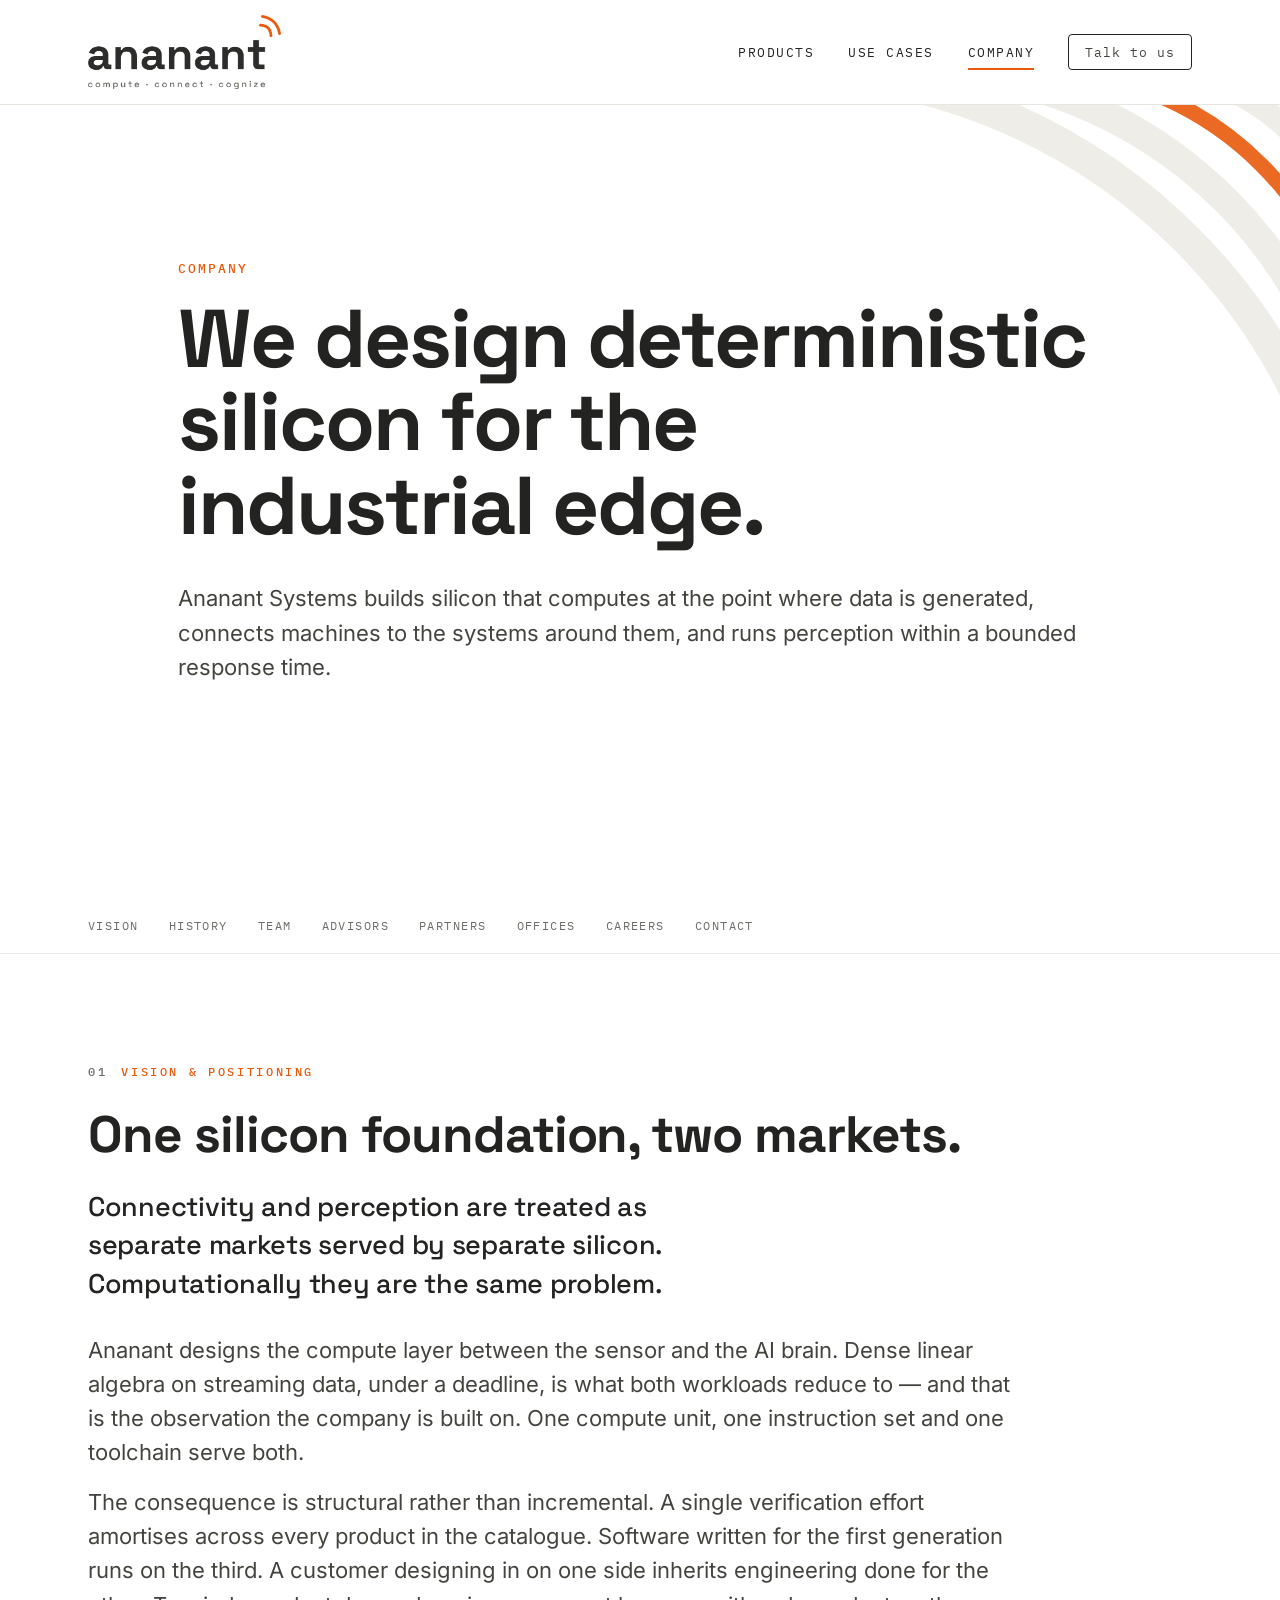
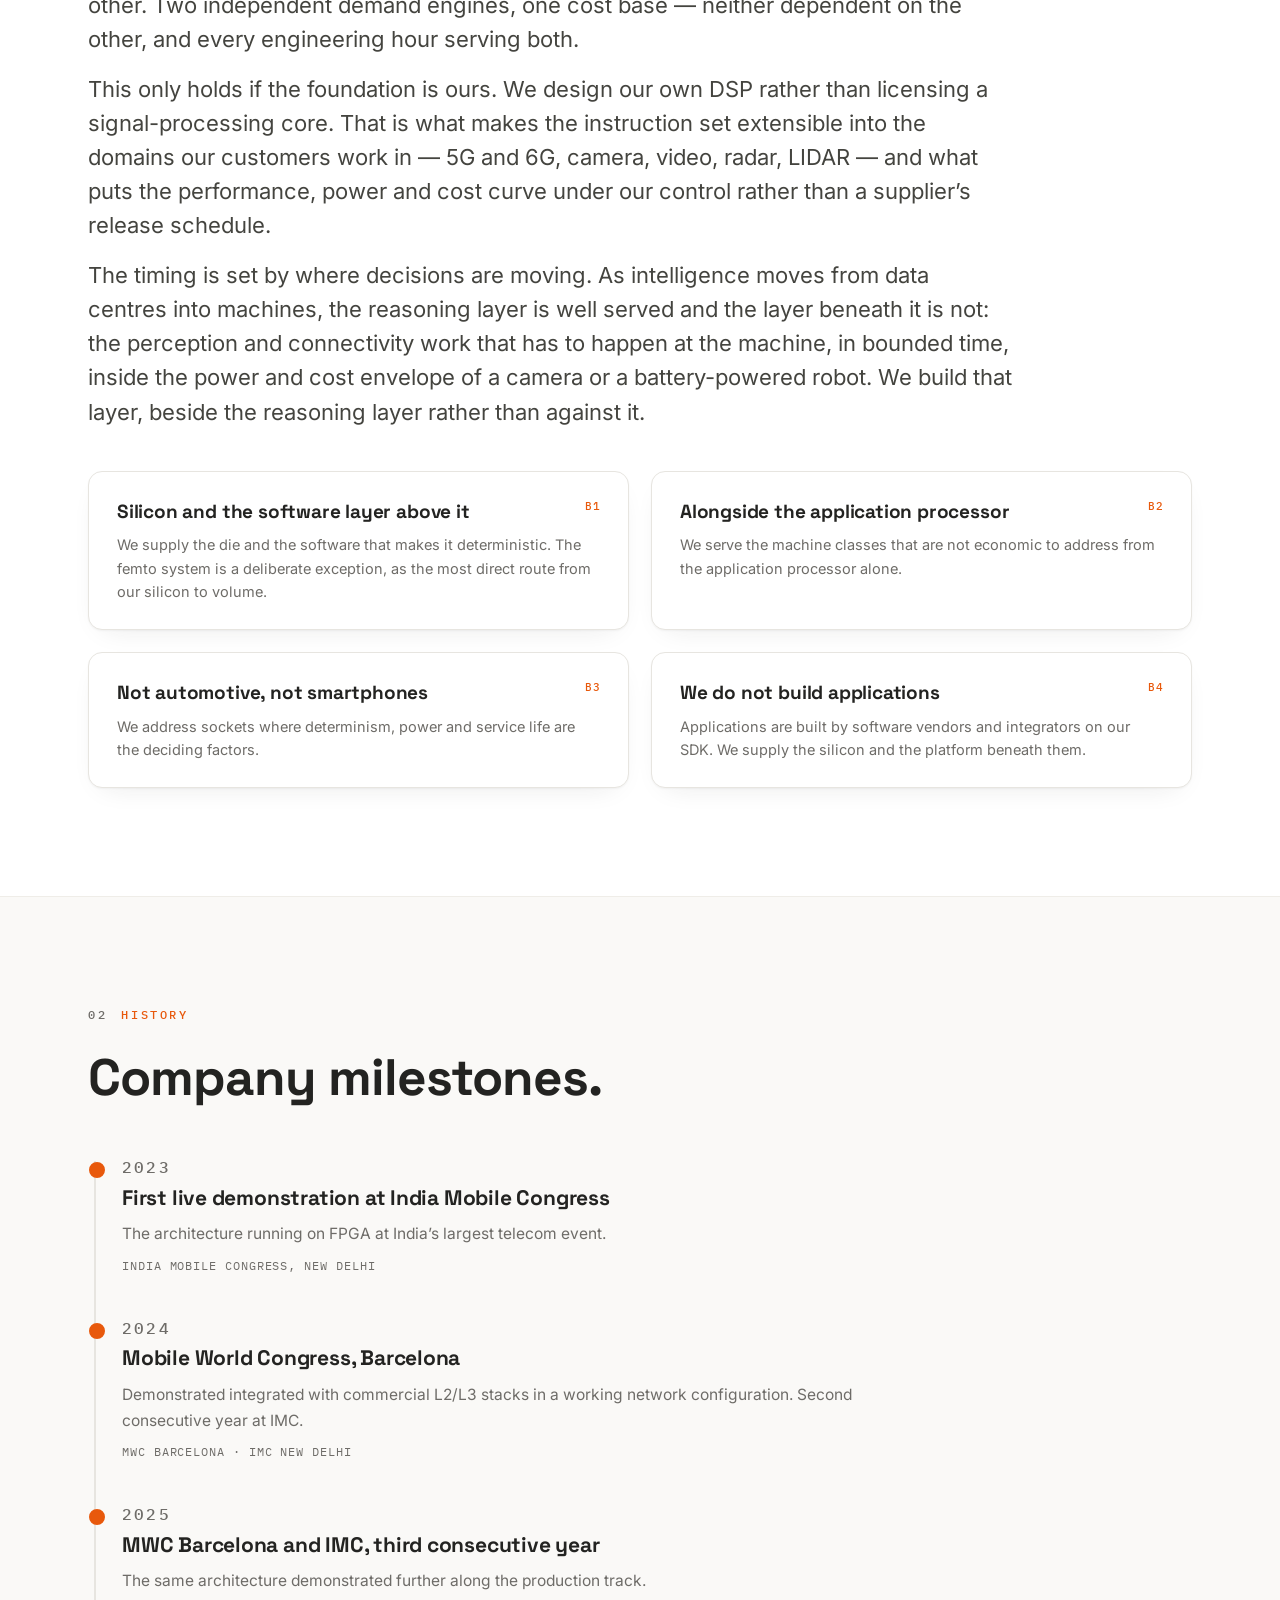
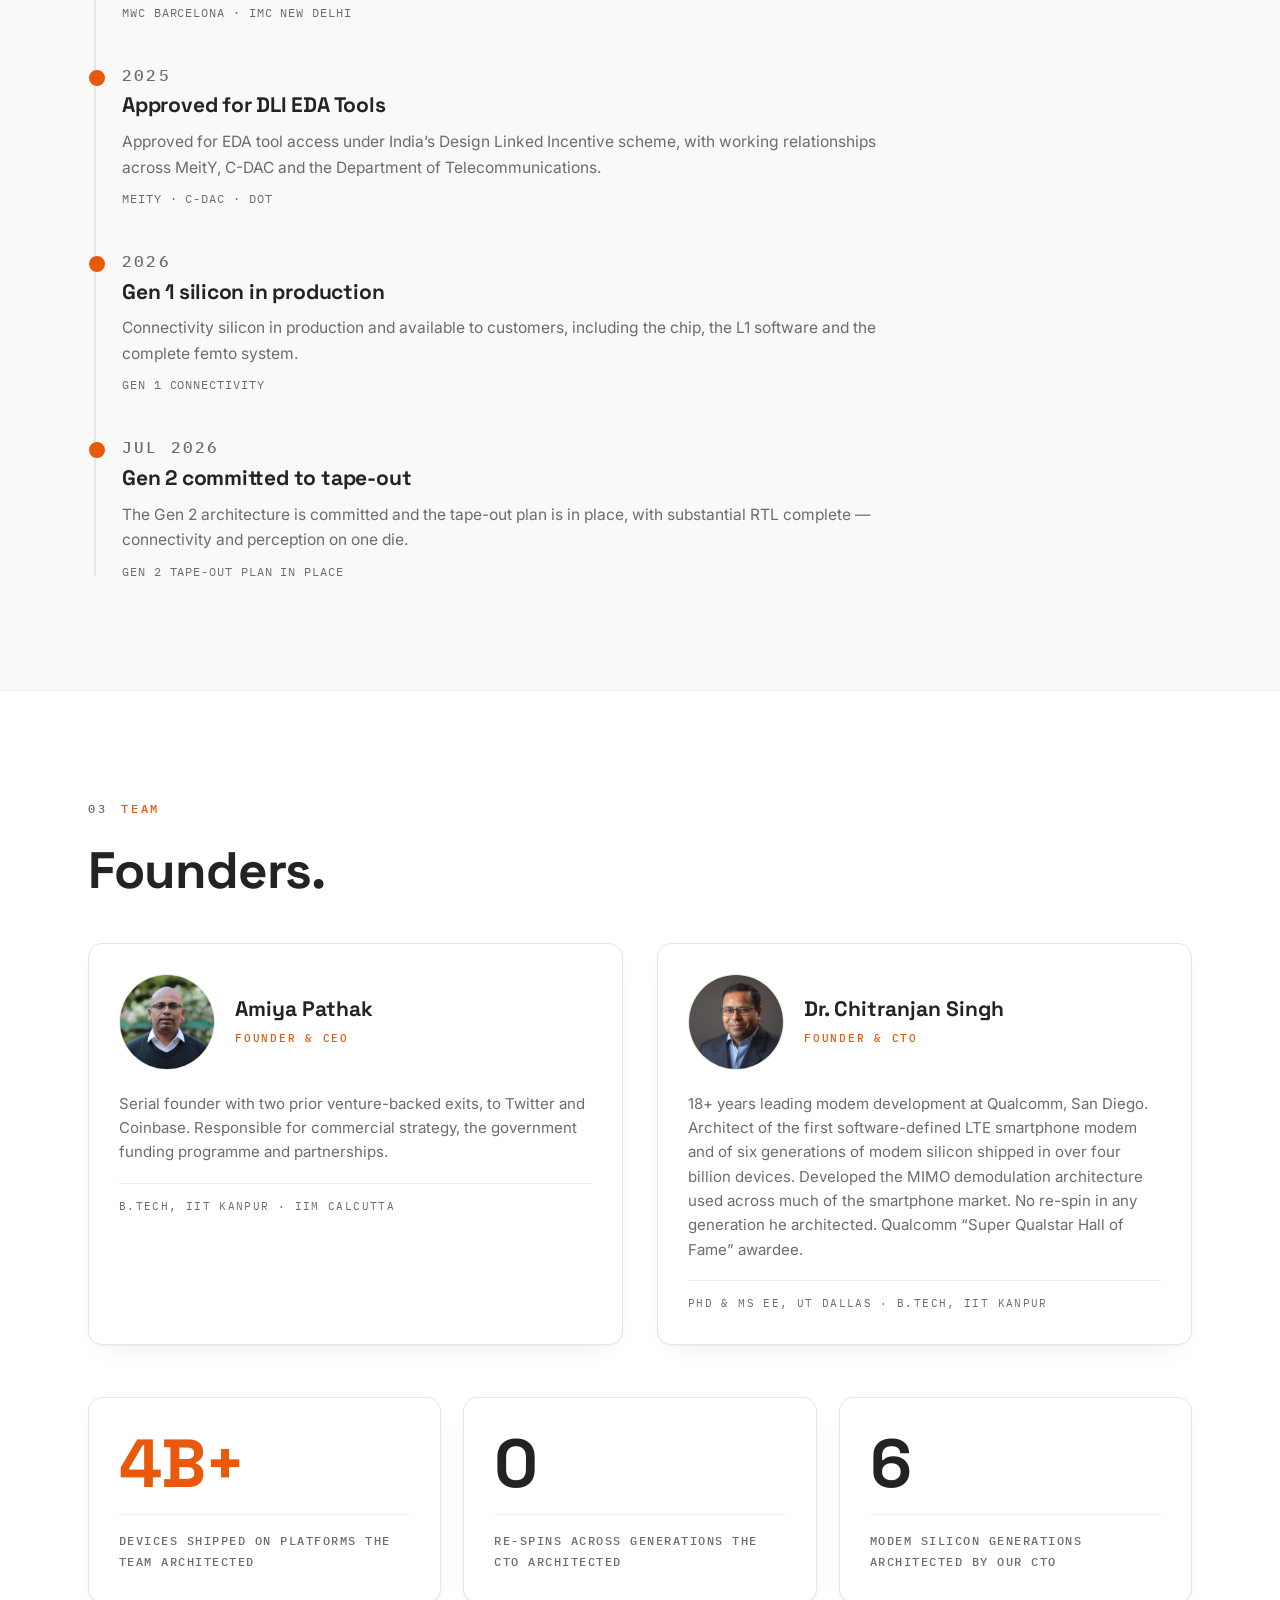
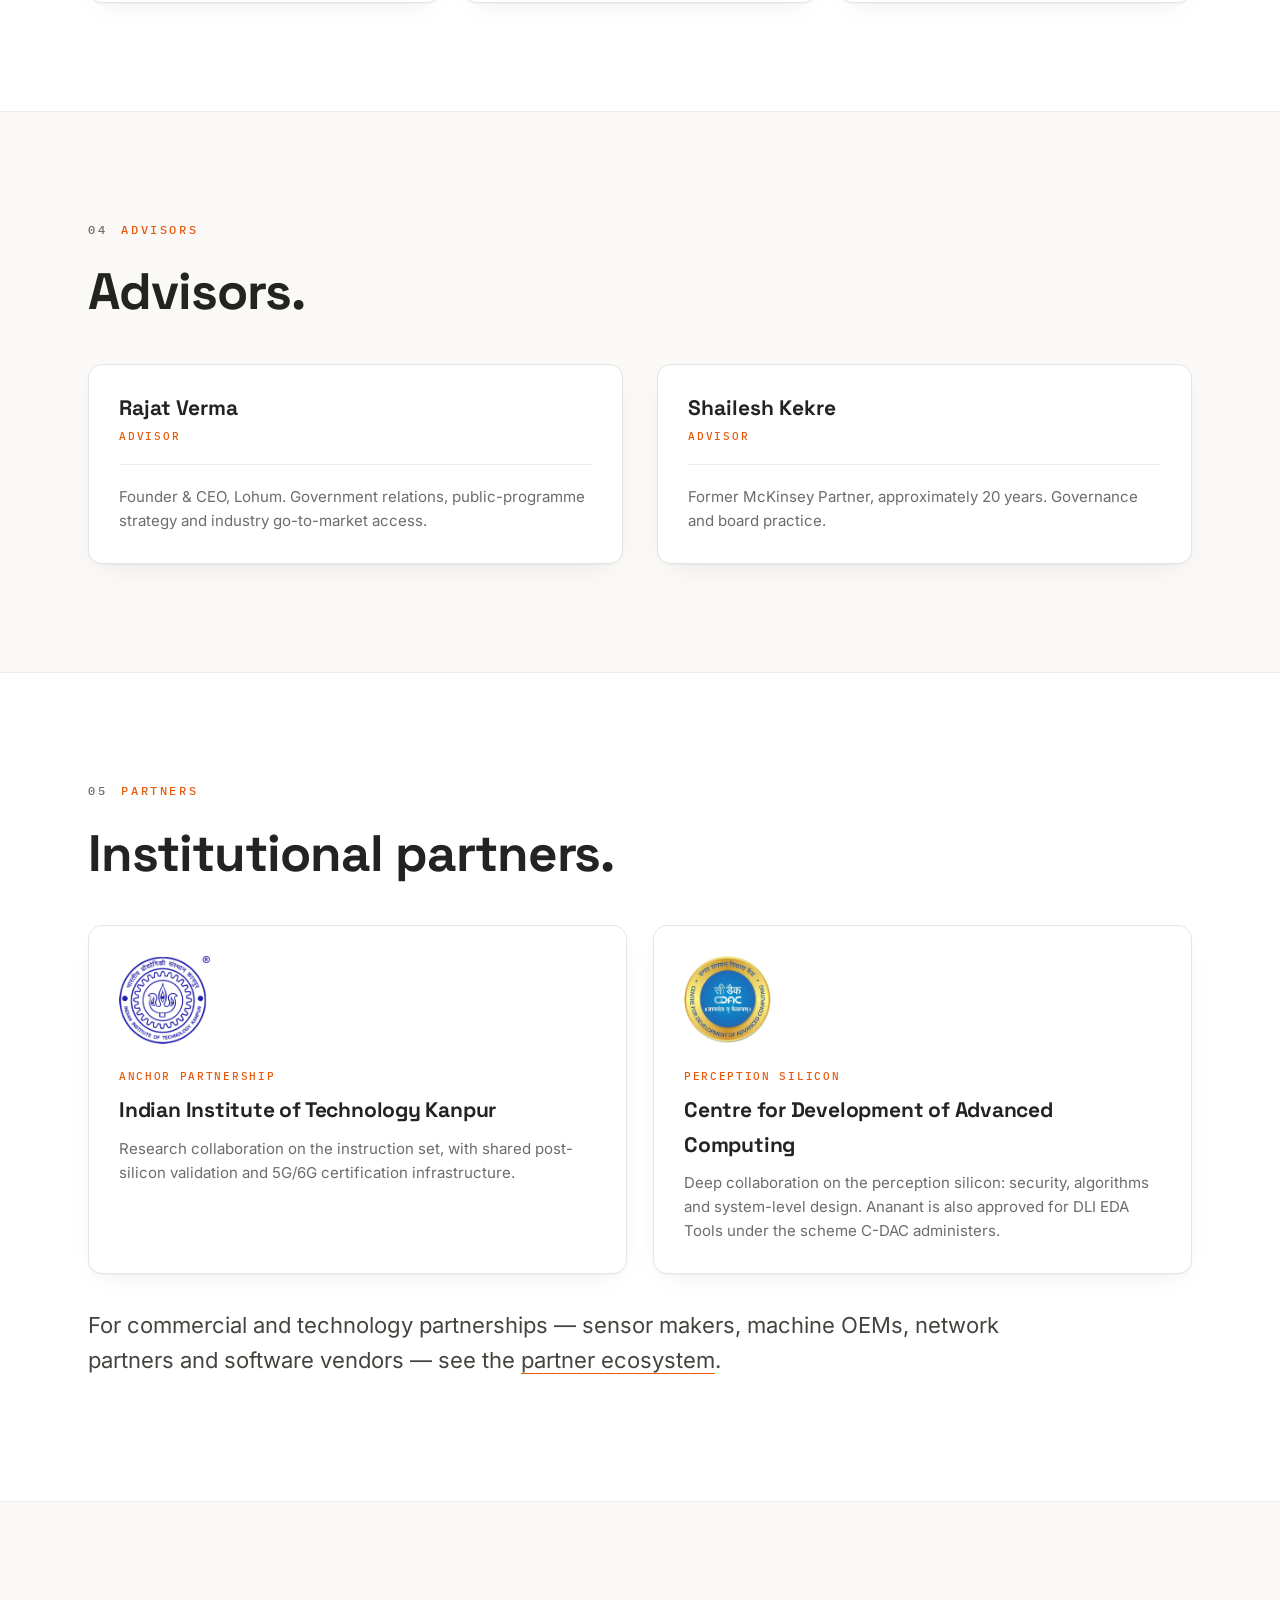
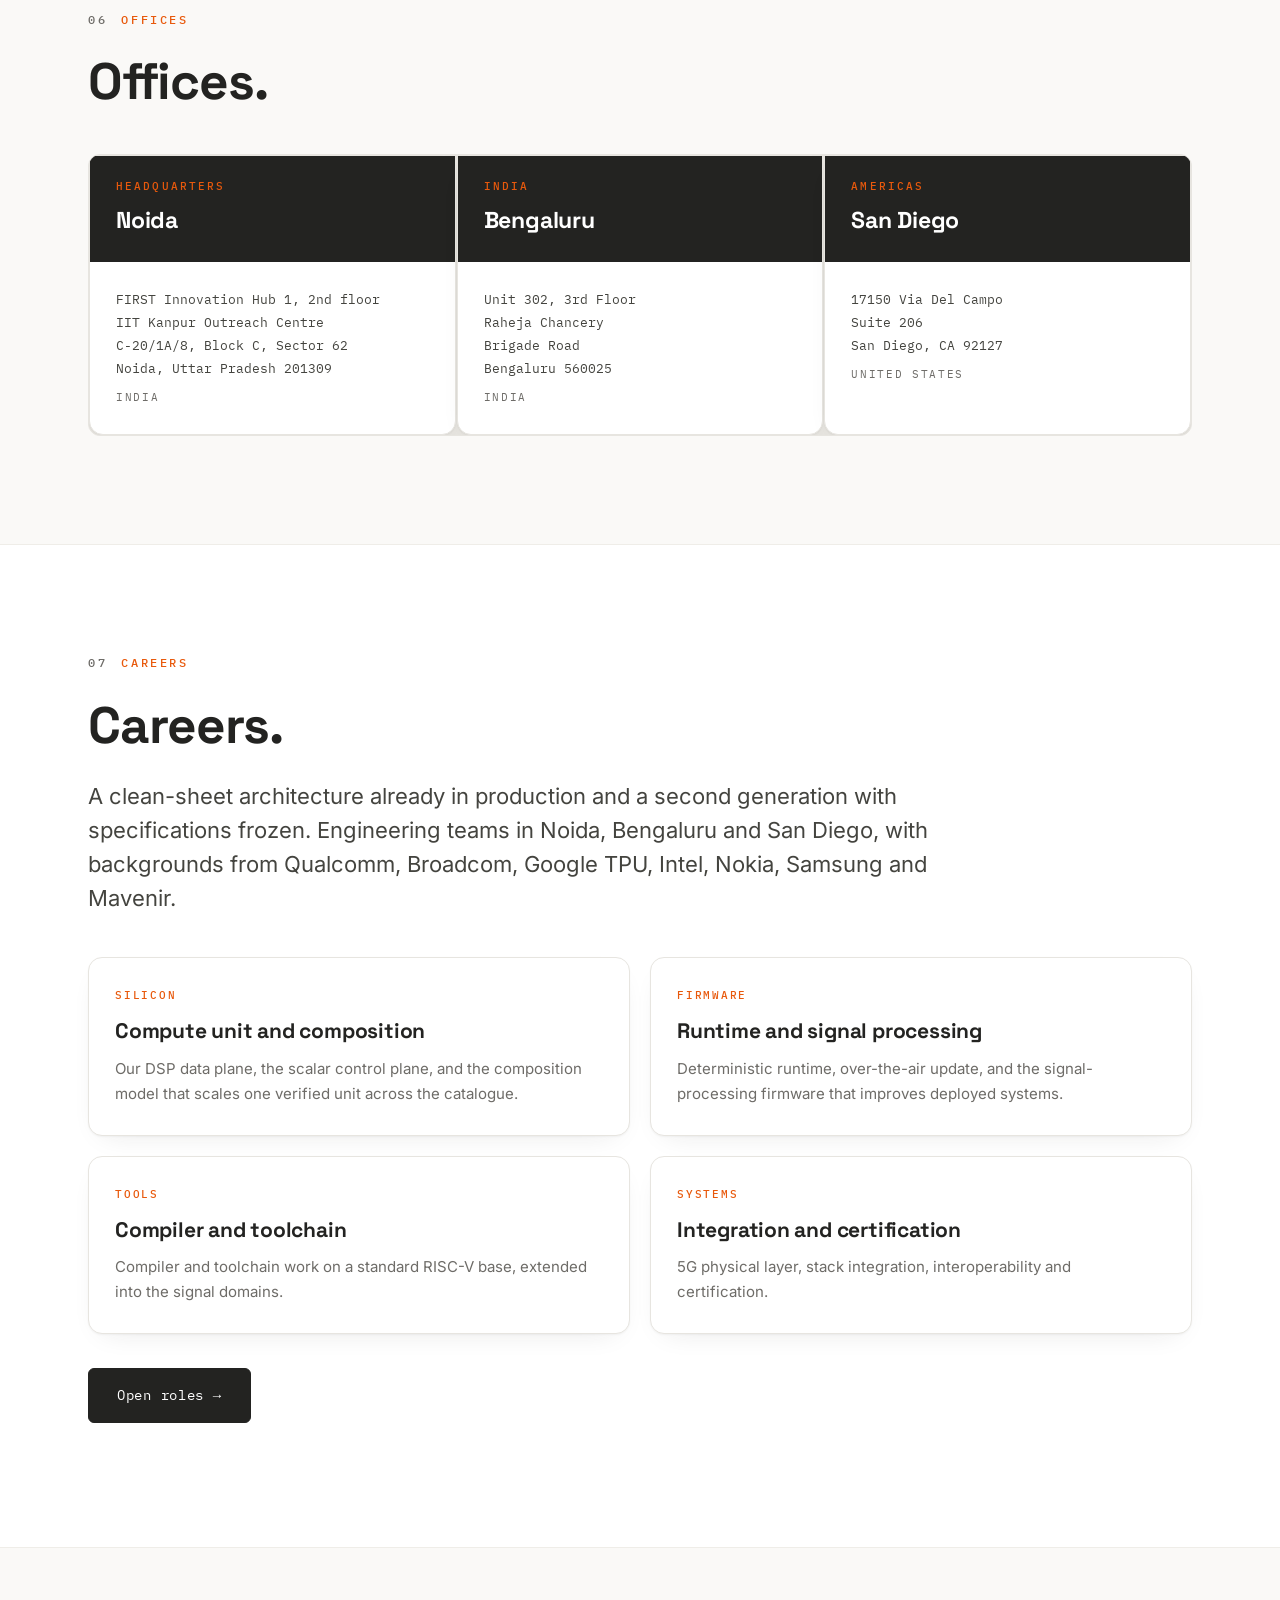
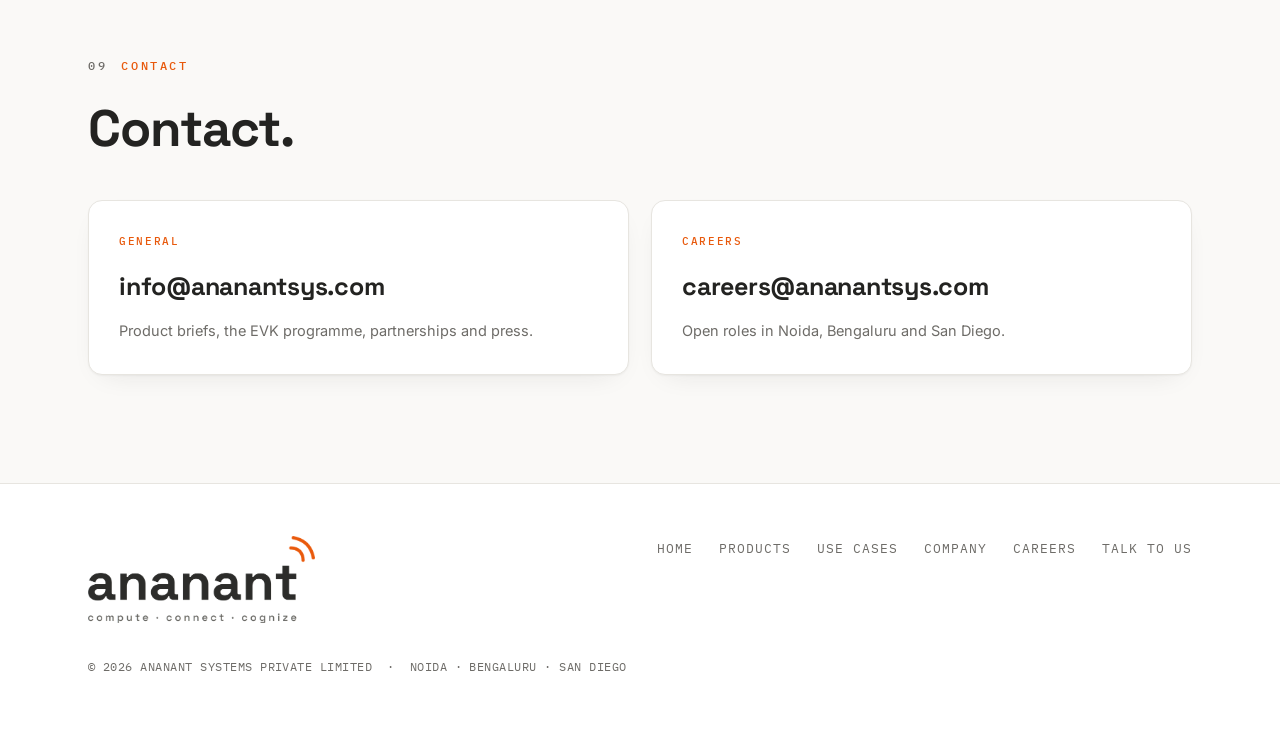
==== company.html @ c0285127 "Add files via upload" ====
<!DOCTYPE html>
<html lang="en">
<head>
<meta charset="utf-8">
<meta name="viewport" content="width=device-width, initial-scale=1">
<title>Company — Vision, history, team and offices | Ananant Systems</title>
<meta name="description" content="The people who have shipped this before. Vision, history, team, advisors, partners, offices in Noida, Bengaluru and San Diego, careers and media.">
<meta name="robots" content="index,follow">
<link rel="canonical" href="https://ananantsys.com/company">
<meta property="og:title" content="Company — Vision, history, team and offices | Ananant Systems">
<meta property="og:description" content="The people who have shipped this before. Vision, history, team, advisors, partners, offices in Noida, Bengaluru and San Diego, careers and media.">
<meta property="og:type" content="website">
<meta property="og:url" content="https://ananantsys.com/company">
<meta property="og:site_name" content="Ananant Systems">
<meta property="og:image" content="https://ananantsys.com/assets/og-card.png">
<meta property="og:image:width" content="1200">
<meta property="og:image:height" content="630">
<meta name="twitter:card" content="summary_large_image">
<meta name="theme-color" content="#232321">
<link rel="icon" type="image/svg+xml" href="assets/favicon.svg">
<link rel="icon" type="image/png" sizes="32x32" href="assets/favicon-32.png">
<link rel="icon" type="image/png" sizes="80x80" href="assets/favicon-80.png">
<link rel="apple-touch-icon" href="assets/apple-touch-icon.png">
<link rel="preload" as="font" type="font/woff2" href="assets/fonts/space-grotesk-latin-700-normal.woff2" crossorigin>
<link rel="preload" as="font" type="font/woff2" href="assets/fonts/inter-latin-400-normal.woff2" crossorigin>
<link rel="stylesheet" href="assets/site.css">
</head>
<body>
<a class="skip" href="#main">Skip to content</a>
<header>
  <div class="wrap nav">
    <a class="logo" href="/" aria-label="Ananant Systems &mdash; home"><img src="assets/logo-wordmark.png" alt="Ananant Systems" width="320" height="74"></a>
    <button class="burger" type="button" aria-label="Menu" aria-expanded="false" aria-controls="navmenu">&#9776;</button>
    <ul id="navmenu">
      <li><a class="nl" href="/products">Products</a></li>
      <li><a class="nl" href="/use-cases">Use Cases</a></li>
      <li><a class="nl active" href="/company" aria-current=&quot;page&quot;>Company</a></li>
      <li><a class="cta-mini" href="/company#contact">Talk to us</a></li>
    </ul>
  </div>
</header>
<main id="main">
<section class="chapter hero">
  <svg class="arcfield" viewBox="0 0 700 700" aria-hidden="true" focusable="false" preserveAspectRatio="xMaxYMin meet">
  <path class="g" stroke-width="34" d="M 700 640 A 610 610 0 0 0 90 30"/>
  <path class="g" stroke-width="30" d="M 700 500 A 470 470 0 0 0 230 30"/>
  <path class="s" stroke-width="16" d="M 700 372 A 342 342 0 0 0 358 30" opacity=".9"/>
  <path class="g" stroke-width="24" d="M 700 260 A 230 230 0 0 0 470 30"/>
  <path class="g" stroke-width="18" d="M 700 168 A 138 138 0 0 0 562 30"/>
</svg>
  <div class="wrap">
    <p class="hero-tags"><b>COMPANY</b></p>
    <h1>We design deterministic<br>silicon for the<br>industrial edge.</h1>
    <p class="lede">Ananant Systems builds silicon that computes at the point where data is generated, connects machines to the systems around them, and runs perception within a bounded response time.</p>
  </div>
</section>

<nav class="subnav" aria-label="Sections on this page">
  <div class="wrap">
    <ul>
      <li><a href="#vision">Vision</a></li>
      <li><a href="#history">History</a></li>
      <li><a href="#team">Team</a></li>
      <li><a href="#advisors">Advisors</a></li>
      <li><a href="#partners">Partners</a></li>
      <li><a href="#offices">Offices</a></li>
      <li><a href="#careers">Careers</a></li>
      <li><a href="#contact">Contact</a></li>
    </ul>
  </div>
</nav>

<section class="chapter" id="vision">
  <div class="wrap">
    <p class="kicker rv"><span class="n">01</span>Vision &amp; positioning</p>
    <h2 class="rv">One silicon foundation, two markets.</h2>
    <p class="leadstmt rv">Connectivity and perception are treated as separate markets served by separate silicon. Computationally they are the same problem.</p>
    <p class="lede rv">Ananant designs the compute layer between the sensor and the AI brain. Dense linear algebra on streaming data, under a deadline, is what both workloads reduce to &mdash; and that is the observation the company is built on. One compute unit, one instruction set and one toolchain serve both.</p>
    <p class="lede rv">The consequence is structural rather than incremental. A single verification effort amortises across every product in the catalogue. Software written for the first generation runs on the third. A customer designing in on one side inherits engineering done for the other. Two independent demand engines, one cost base &mdash; neither dependent on the other, and every engineering hour serving both.</p>
    <p class="lede rv">This only holds if the foundation is ours. We design our own DSP rather than licensing a signal-processing core. That is what makes the instruction set extensible into the domains our customers work in &mdash; 5G and 6G, camera, video, radar, LIDAR &mdash; and what puts the performance, power and cost curve under our control rather than a supplier&rsquo;s release schedule.</p>
    <p class="lede rv">The timing is set by where decisions are moving. As intelligence moves from data centres into machines, the reasoning layer is well served and the layer beneath it is not: the perception and connectivity work that has to happen at the machine, in bounded time, inside the power and cost envelope of a camera or a battery-powered robot. We build that layer, beside the reasoning layer rather than against it.</p>
    <div class="bounds rv">
      <div class="bound"><b>B1</b><h3>Silicon and the software layer above it</h3><p>We supply the die and the software that makes it deterministic. The femto system is a deliberate exception, as the most direct route from our silicon to volume.</p></div>
      <div class="bound"><b>B2</b><h3>Alongside the application processor</h3><p>We serve the machine classes that are not economic to address from the application processor alone.</p></div>
      <div class="bound"><b>B3</b><h3>Not automotive, not smartphones</h3><p>We address sockets where determinism, power and service life are the deciding factors.</p></div>
      <div class="bound"><b>B4</b><h3>We do not build applications</h3><p>Applications are built by software vendors and integrators on our SDK. We supply the silicon and the platform beneath them.</p></div>
      
    </div>
  </div>
</section>

<section class="chapter warm" id="history">
  <div class="wrap">
    <p class="kicker rv"><span class="n">02</span>History</p>
    <h2 class="rv">Company milestones.</h2>
    <div class="tline">
      <div class="tentry kept rv"><p class="tdate">2023</p><h3>First live demonstration at India Mobile Congress</h3><p>The architecture running on FPGA at India&rsquo;s largest telecom event.</p><p class="tsrc">India Mobile Congress, New Delhi</p></div>
      <div class="tentry kept rv"><p class="tdate">2024</p><h3>Mobile World Congress, Barcelona</h3><p>Demonstrated integrated with commercial L2/L3 stacks in a working network configuration. Second consecutive year at IMC.</p><p class="tsrc">MWC Barcelona &middot; IMC New Delhi</p></div>
      <div class="tentry kept rv"><p class="tdate">2025</p><h3>MWC Barcelona and IMC, third consecutive year</h3><p>The same architecture demonstrated further along the production track.</p><p class="tsrc">MWC Barcelona &middot; IMC New Delhi</p></div>
      <div class="tentry kept rv"><p class="tdate">2025</p><h3>Approved for DLI EDA Tools</h3><p>Approved for EDA tool access under India&rsquo;s Design Linked Incentive scheme, with working relationships across MeitY, C-DAC and the Department of Telecommunications.</p><p class="tsrc">MeitY &middot; C-DAC &middot; DoT</p></div>
      <div class="tentry kept rv"><p class="tdate">2026</p><h3>Gen&nbsp;1 silicon in production</h3><p>Connectivity silicon in production and available to customers, including the chip, the L1 software and the complete femto system.</p><p class="tsrc">Gen&nbsp;1 connectivity</p></div>
      <div class="tentry kept rv"><p class="tdate">Jul 2026</p><h3>Gen&nbsp;2 committed to tape-out</h3><p>The Gen&nbsp;2 architecture is committed and the tape-out plan is in place, with substantial RTL complete &mdash; connectivity and perception on one die.</p><p class="tsrc">Gen&nbsp;2 tape-out plan in place</p></div>
    </div>
  </div>
</section>

<section class="chapter" id="team">
  <div class="wrap">
    <p class="kicker rv"><span class="n">03</span>Team</p>
    <h2 class="rv">Founders.</h2>
    <div class="founders">
      <div class="fcard rv">
        <div class="fhead">
          <img src="assets/team/amiya-pathak.jpg" alt="Amiya Pathak" width="96" height="96" loading="lazy">
          <div><p class="fn">Amiya Pathak</p><p class="fr">Founder &amp; CEO</p></div>
        </div>
        <p>Serial founder with two prior venture-backed exits, to Twitter and Coinbase. Responsible for commercial strategy, the government funding programme and partnerships.</p>
        <p class="cred">B.Tech, IIT Kanpur &middot; IIM Calcutta</p>
      </div>
      <div class="fcard rv">
        <div class="fhead">
          <img src="assets/team/chitranjan-singh.jpg" alt="Dr. Chitranjan Singh" width="96" height="96" loading="lazy">
          <div><p class="fn">Dr. Chitranjan Singh</p><p class="fr">Founder &amp; CTO</p></div>
        </div>
        <p>18+ years leading modem development at Qualcomm, San Diego. Architect of the first software-defined LTE smartphone modem and of six generations of modem silicon shipped in over four billion devices. Developed the MIMO demodulation architecture used across much of the smartphone market. No re-spin in any generation he architected. Qualcomm &ldquo;Super Qualstar Hall of Fame&rdquo; awardee.</p>
        <p class="cred">PhD &amp; MS EE, UT Dallas &middot; B.Tech, IIT Kanpur</p>
      </div>
    </div>
    <div class="statcards rv">
      <div class="statcard sig"><span class="sv">4B+</span><span class="sl">Devices shipped on platforms the team architected</span></div>
      <div class="statcard"><span class="sv">0</span><span class="sl">Re-spins across generations the CTO architected</span></div>
      <div class="statcard"><span class="sv">6</span><span class="sl">Modem silicon generations architected by our CTO</span></div>
    </div>
  </div>
</section>

<section class="chapter warm" id="advisors">
  <div class="wrap">
    <p class="kicker rv"><span class="n">04</span>Advisors</p>
    <h2 class="rv">Advisors.</h2>
    <div class="acards">
      <div class="acard rv">
        <p class="an">Rajat Verma</p>
        <p class="ar">Advisor</p>
        <p>Founder &amp; CEO, Lohum. Government relations, public-programme strategy and industry go-to-market access.</p>
      </div>
      <div class="acard rv">
        <p class="an">Shailesh Kekre</p>
        <p class="ar">Advisor</p>
        <p>Former McKinsey Partner, approximately 20 years. Governance and board practice.</p>
      </div>
    </div>
  </div>
</section>

<section class="chapter" id="partners">
  <div class="wrap">
    <p class="kicker rv"><span class="n">05</span>Partners</p>
    <h2 class="rv">Institutional partners.</h2>
    <div class="instgrid">
      <div class="inst rv">
        <div class="instlogo">
          <img src="assets/partners/iit-kanpur.png" alt="Indian Institute of Technology Kanpur" width="91" height="88" loading="lazy">
        </div>
        <p class="ik">Anchor partnership</p>
        <h3>Indian Institute of Technology Kanpur</h3>
        <p>Research collaboration on the instruction set, with shared post-silicon validation and 5G/6G certification infrastructure.</p>
      </div>
      <div class="inst rv">
        <div class="instlogo">
          <img src="assets/partners/cdac.png" alt="Centre for Development of Advanced Computing" width="88" height="88" loading="lazy">
        </div>
        <p class="ik">Perception silicon</p>
        <h3>Centre for Development of Advanced Computing</h3>
        <p>Deep collaboration on the perception silicon: security, algorithms and system-level design. Ananant is also approved for DLI EDA Tools under the scheme C-DAC administers.</p>
      </div>
    </div>
    <p class="lede rv mt-34">For commercial and technology partnerships &mdash; sensor makers, machine OEMs, network partners and software vendors &mdash; see the <a href="/use-cases#ecosystem" class="ulink">partner ecosystem</a>.</p>
  </div>
</section>

<section class="chapter warm" id="offices">
  <div class="wrap">
    <p class="kicker rv"><span class="n">06</span>Offices</p>
    <h2 class="rv">Offices.</h2>
    <div class="offices rv">
      <div>
        <div class="obar"><p class="oc">Headquarters</p><h3>Noida</h3></div>
        <p class="addr">
          <span>FIRST Innovation Hub 1, 2nd floor</span>
          <span>IIT Kanpur Outreach Centre</span>
          <span>C-20/1A/8, Block C, Sector 62</span>
          <span>Noida, Uttar Pradesh 201309</span>
          <span>India</span>
        </p>
      </div>
      <div>
        <div class="obar"><p class="oc">India</p><h3>Bengaluru</h3></div>
        <p class="addr">
          <span>Unit 302, 3rd Floor</span>
          <span>Raheja Chancery</span>
          <span>Brigade Road</span>
          <span>Bengaluru 560025</span>
          <span>India</span>
        </p>
      </div>
      <div>
        <div class="obar"><p class="oc">Americas</p><h3>San Diego</h3></div>
        <p class="addr">
          <span>17150 Via Del Campo</span>
          <span>Suite 206</span>
          <span>San Diego, CA 92127</span>
          <span>United States</span>
        </p>
      </div>
    </div>
  </div>
</section>

<section class="chapter" id="careers">
  <div class="wrap">
    <p class="kicker rv"><span class="n">07</span>Careers</p>
    <h2 class="rv">Careers.</h2>
    <p class="lede rv">A clean-sheet architecture already in production and a second generation with specifications frozen. Engineering teams in Noida, Bengaluru and San Diego, with backgrounds from Qualcomm, Broadcom, Google TPU, Intel, Nokia, Samsung and Mavenir.</p>
    <div class="wwork rv">
      <div><b>Silicon</b><h3>Compute unit and composition</h3><p>Our DSP data plane, the scalar control plane, and the composition model that scales one verified unit across the catalogue.</p></div>
      <div><b>Firmware</b><h3>Runtime and signal processing</h3><p>Deterministic runtime, over-the-air update, and the signal-processing firmware that improves deployed systems.</p></div>
      <div><b>Tools</b><h3>Compiler and toolchain</h3><p>Compiler and toolchain work on a standard RISC-V base, extended into the signal domains.</p></div>
      <div><b>Systems</b><h3>Integration and certification</h3><p>5G physical layer, stack integration, interoperability and certification.</p></div>
    </div>
    <p class="mt-34"><a class="btn solid" href="/careers">Open roles &rarr;</a></p>
  </div>
</section>

<section class="chapter warm" id="contact">
  <div class="wrap">
    <p class="kicker rv"><span class="n">09</span>Contact</p>
    <h2 class="rv">Contact.</h2>
    <div class="contactgrid">
      <a class="ccard rv" href="mailto:info@ananantsys.com">
        <span class="ck">General</span>
        <span class="cm">info@ananantsys.com</span>
        <span class="cd">Product briefs, the EVK programme, partnerships and press.</span>
      </a>
      <a class="ccard rv" href="mailto:careers@ananantsys.com">
        <span class="ck">Careers</span>
        <span class="cm">careers@ananantsys.com</span>
        <span class="cd">Open roles in Noida, Bengaluru and San Diego.</span>
      </a>
    </div>
  </div>
</section>
</main>
<footer>
  <div class="wrap">
    <div class="f-top">
      <div class="f-brand"><img src="assets/logo-wordmark.png" alt="Ananant Systems" width="380" height="87"></div>
      <ul>
        <li><a href="/">Home</a></li>
        <li><a href="/products">Products</a></li>
        <li><a href="/use-cases">Use Cases</a></li>
        <li><a href="/company">Company</a></li>
        <li><a href="/careers">Careers</a></li>
        <li><a href="/company#contact">Talk to us</a></li>
      </ul>
    </div>
    <div class="f-bottom">&copy; 2026 ANANANT SYSTEMS PRIVATE LIMITED &nbsp;&middot;&nbsp; NOIDA &middot; BENGALURU &middot; SAN DIEGO</div>
  </div>
</footer>
<script src="assets/site.js" defer></script>
</body>
</html>
---- assets/site.css ----
/* Ananant Systems — design system
   Space Grotesk (display) · Inter (text) · IBM Plex Mono (utility/data) */
@font-face{font-family:'Space Grotesk';font-style:normal;font-weight:500;font-display:swap;
  src:url('fonts/space-grotesk-latin-500-normal.woff2') format('woff2')}
@font-face{font-family:'Space Grotesk';font-style:normal;font-weight:700;font-display:swap;
  src:url('fonts/space-grotesk-latin-700-normal.woff2') format('woff2')}
@font-face{font-family:'Inter';font-style:normal;font-weight:400;font-display:swap;
  src:url('fonts/inter-latin-400-normal.woff2') format('woff2')}
@font-face{font-family:'Inter';font-style:normal;font-weight:600;font-display:swap;
  src:url('fonts/inter-latin-600-normal.woff2') format('woff2')}
@font-face{font-family:'IBM Plex Mono';font-style:normal;font-weight:400;font-display:swap;
  src:url('fonts/ibm-plex-mono-latin-400-normal.woff2') format('woff2')}
@font-face{font-family:'IBM Plex Mono';font-style:normal;font-weight:500;font-display:swap;
  src:url('fonts/ibm-plex-mono-latin-500-normal.woff2') format('woff2')}

:root{
  --ink:#232321; --ink2:#2C2C2A; --body:#44443F; --mut:#6E6C68;
  --line:#E7E5E0; --hair:#EFEDE8; --sig:#E8590C; --sig-dim:#F5CDB6;
  --paper:#FFFFFF; --warm:#FAF9F7; --dark:#1C1C1A; --dark2:#232321;
  --disp:'Space Grotesk',Arial,sans-serif;
  --text:'Inter',Arial,sans-serif;
  --mono:'IBM Plex Mono','Courier New',monospace;
}
*{box-sizing:border-box}
html{scroll-behavior:smooth}
body{margin:0;background:var(--paper);color:var(--body);font-family:var(--text);
  font-size:16.5px;line-height:1.65;-webkit-font-smoothing:antialiased}
img,svg{max-width:100%}
img{display:block}
a{color:inherit;text-decoration:none}
::selection{background:var(--sig);color:#fff}
.wrap{max-width:1160px;margin:0 auto;padding:0 28px;position:relative;z-index:1}

/* ----- evidence typography ----- */
.mono{font-family:var(--mono)}
.kicker{font-family:var(--mono);font-size:12px;font-weight:500;letter-spacing:.22em;
  text-transform:uppercase;color:var(--sig);margin:0 0 26px}
.kicker .n{color:var(--mut);margin-right:14px}
h1,h2,h3,.disp{font-family:var(--disp);color:var(--ink);font-weight:700;margin:0}
h1{font-size:clamp(42px,6.4vw,88px);line-height:1.02;letter-spacing:-.025em}
h2{font-size:clamp(30px,4vw,52px);line-height:1.06;letter-spacing:-.02em;margin-bottom:26px}
h3{font-size:21px;font-weight:700;letter-spacing:-.01em;margin-bottom:10px}
.lede{font-size:clamp(18px,1.8vw,22px);line-height:1.55;color:var(--body);max-width:42em}
.small{font-size:14px;color:var(--mut)}
p{margin:0 0 16px}

/* ----- header ----- */
header{position:sticky;top:0;z-index:60;background:rgba(255,255,255,.92);
  backdrop-filter:blur(10px);border-bottom:1px solid var(--line)}
.nav{display:flex;align-items:center;justify-content:space-between;height:104px}
.nav .logo img{height:74px;width:auto}
.nav ul{list-style:none;display:flex;margin:0;padding:0;align-items:center}
.nav ul li{margin-left:34px}
.nav a.nl{font-family:var(--mono);font-size:12.5px;letter-spacing:.12em;text-transform:uppercase;
  color:var(--ink);padding:8px 0;border-bottom:2px solid transparent;transition:border-color .15s}
.nav a.nl:hover{border-bottom-color:var(--line)}
.nav a.nl.active{border-bottom-color:var(--sig)}
.nav .cta-mini{font-family:var(--mono);font-size:12.5px;letter-spacing:.08em;border:1.5px solid var(--ink);
  border-radius:4px;padding:9px 16px;transition:all .15s}
.nav .cta-mini:hover{background:var(--ink);color:#fff}
.nav .burger{display:none;background:none;border:1px solid var(--line);border-radius:4px;
  padding:8px 11px;cursor:pointer;font-size:17px;color:var(--ink)}
@media(max-width:920px){
  .nav ul{display:none;position:absolute;top:104px;left:0;right:0;background:#fff;
    border-bottom:1px solid var(--line);flex-direction:column;align-items:flex-start;padding:10px 28px 20px}
  .nav ul.open{display:flex}
  .nav ul li{margin:0;padding:11px 0}
  .nav .burger{display:block}
}

/* ----- chapters ----- */
.chapter{padding:clamp(90px,12vh,150px) 0;position:relative;overflow:hidden}
.chapter.tight{padding:clamp(70px,9vh,110px) 0}
.chapter+.chapter{border-top:1px solid var(--hair)}
.chapter.warm{background:var(--warm)}
.chapter.dark{background:var(--dark);border-top:none}
.chapter.dark h2,.chapter.dark h3{color:#fff}
.chapter.dark p,.chapter.dark .lede{color:#B8B6B1}
.chapter.dark .kicker .n{color:#7A7873}

/* ----- hero ----- */
.hero{min-height:calc(100vh - 104px);display:flex;align-items:center;padding:60px 0 80px}
.hero .lede{margin:34px 0 44px}
.hero-tags{font-family:var(--mono);font-size:12.5px;letter-spacing:.16em;color:var(--mut);
  text-transform:uppercase;margin-bottom:18px}
.hero-tags b{color:var(--sig);font-weight:500}
.scrollcue{position:absolute;bottom:34px;left:50%;transform:translateX(-50%);
  font-family:var(--mono);font-size:11px;letter-spacing:.3em;color:var(--mut);text-transform:uppercase}
.scrollcue::after{content:"";display:block;width:1px;height:34px;background:var(--sig);margin:10px auto 0;
  animation:drip 1.8s ease-in-out infinite}
@keyframes drip{0%{transform:scaleY(0);transform-origin:top}55%{transform:scaleY(1);transform-origin:top}
  56%{transform-origin:bottom}100%{transform:scaleY(0);transform-origin:bottom}}

/* the arc field — one crafted background device */
.arcfield{position:absolute;top:-8%;right:-6%;width:min(52vw,720px);height:auto;z-index:0;pointer-events:none}
.arcfield path{fill:none;stroke-linecap:round}
.arcfield .g{stroke:var(--hair)}
.arcfield .s{stroke:var(--sig)}
@media(max-width:1100px){.arcfield{width:70vw;opacity:.5;top:-4%}}
@media(prefers-reduced-motion:no-preference){
  .arcfield path{stroke-dasharray:1200;stroke-dashoffset:1200;animation:sweep 1.6s cubic-bezier(.6,0,.2,1) forwards}
  .arcfield path:nth-child(2){animation-delay:.12s}.arcfield path:nth-child(3){animation-delay:.24s}
  .arcfield path:nth-child(4){animation-delay:.36s}.arcfield path:nth-child(5){animation-delay:.5s}
}
@keyframes sweep{to{stroke-dashoffset:0}}

/* ----- reveal on scroll ----- */
.js .rv{opacity:0;transform:translateY(26px);transition:opacity .7s ease,transform .7s ease}
.js .rv.on{opacity:1;transform:none}
@media(prefers-reduced-motion:reduce){.js .rv{opacity:1;transform:none;transition:none}}

/* ----- problem quad ----- */
.quad{display:grid;grid-template-columns:repeat(2,1fr);gap:1px;background:var(--line);
  border:1px solid var(--line);border-radius:12px;overflow:hidden;margin:44px 0 30px}
.quad>div{background:var(--paper);padding:34px 32px}
.quad h3{display:flex;align-items:baseline;gap:12px}
.quad h3 .qn{font-family:var(--mono);font-size:13px;font-weight:500;color:var(--sig)}
.quad p{margin:8px 0 0;font-size:15.5px;color:var(--mut)}
@media(max-width:760px){.quad{grid-template-columns:1fr}}

/* ----- three-C ----- */
.threec{display:grid;grid-template-columns:repeat(3,1fr);gap:44px;margin:50px 0 40px}
@media(max-width:860px){.threec{grid-template-columns:1fr;gap:30px}}
.threec .c b{display:block;font-family:var(--disp);font-weight:700;color:var(--ink);
  font-size:clamp(28px,3.4vw,44px);letter-spacing:.02em;line-height:1;margin-bottom:14px}
.threec .c b::after{content:"";display:block;width:44px;height:3px;background:var(--sig);margin-top:14px}
.threec .c span{font-size:15.5px;color:var(--mut)}
.statline{display:flex;gap:44px;flex-wrap:wrap;border-top:1px solid var(--hair);padding-top:30px}
.statline .s b{font-family:var(--disp);font-size:clamp(24px,2.6vw,34px);color:var(--ink);display:block;line-height:1.1}
.statline .s.sig b{color:var(--sig)}
.statline .s span{font-family:var(--mono);font-size:12px;letter-spacing:.06em;color:var(--mut)}

/* ----- proof wall ----- */
.proofwall{display:grid;grid-template-columns:repeat(3,1fr);gap:22px;margin-top:46px}
@media(max-width:960px){.proofwall{grid-template-columns:repeat(2,1fr)}}
@media(max-width:640px){.proofwall{grid-template-columns:1fr}}
.pcard{background:var(--dark2);border:1px solid #35352F;border-radius:10px;padding:26px 24px;
  transition:border-color .2s,transform .2s}
.pcard:hover{border-color:var(--sig);transform:translateY(-3px)}
.pcard .pd{font-family:var(--mono);font-size:12.5px;font-weight:500;letter-spacing:.1em;color:var(--sig);margin-bottom:12px}
.pcard h3{color:#fff;font-size:18px;margin-bottom:8px}
.pcard p{font-size:14.5px;color:#A5A39E;margin:0}

/* ----- silicon rows ----- */
.silrow{display:grid;grid-template-columns:150px 1fr auto;gap:30px;align-items:center;
  padding:32px 0;border-bottom:1px solid var(--hair)}
.silrow:first-of-type{border-top:1px solid var(--hair)}
.silrow .status{font-family:var(--mono);font-size:11.5px;font-weight:500;letter-spacing:.1em;
  text-transform:uppercase;padding:5px 10px;border-radius:4px;border:1.5px solid var(--line);
  color:var(--mut);white-space:nowrap;justify-self:start}
.silrow .status.live{border-color:var(--sig);color:var(--sig)}
.silrow h3{margin-bottom:6px}
.silrow p{margin:0;color:var(--mut);font-size:15.5px;max-width:46em}
.silrow .go{font-family:var(--mono);font-size:13px;letter-spacing:.06em;color:var(--ink);
  border-bottom:1.5px solid var(--sig);padding-bottom:2px;white-space:nowrap}
@media(max-width:860px){.silrow{grid-template-columns:1fr;gap:12px}}

/* ----- the ledger ----- */
.ledger{border:1px solid #35352F;border-radius:12px;overflow:hidden;margin-top:44px}
.lrow{display:grid;grid-template-columns:54px 1fr 200px;gap:18px;align-items:center;
  padding:19px 26px;border-bottom:1px solid #2E2E29;font-family:var(--mono)}
.lrow:last-child{border-bottom:none}
.lrow .st{font-size:17px;text-align:center}
.lrow .st.done{color:var(--sig)}
.lrow .st.prog{color:#fff}
.lrow .st.next{color:#6E6C66}
.lrow .what{font-size:14.5px;color:#E8E6E1;letter-spacing:.01em}
.lrow .when{font-size:13px;color:#8B897F;text-align:right;letter-spacing:.04em}
.lrow.done .what{color:#fff}
.legend{font-family:var(--mono);font-size:12px;color:#8B897F;letter-spacing:.06em;margin-top:18px}
.legend b{color:var(--sig);font-weight:500}
.holdus{font-family:var(--disp);font-weight:700;color:#fff;font-size:clamp(19px,2vw,24px);margin-top:34px}


/* ----- interactive architecture ----- */
.archdiag{margin-top:46px}
.spinebar{font-family:var(--mono);font-size:12px;font-weight:500;letter-spacing:.18em;color:var(--sig);
  border-bottom:3px solid var(--sig);padding-bottom:10px;margin-bottom:26px;text-transform:uppercase}
.archgrid{display:grid;grid-template-columns:290px 1fr;gap:22px}
@media(max-width:860px){.archgrid{grid-template-columns:1fr}}
.blk{font-family:var(--disp);font-weight:700;font-size:16px;color:var(--ink);text-align:left;
  background:var(--paper);border:1.5px solid var(--line);border-radius:10px;padding:20px 18px;
  cursor:pointer;transition:all .15s;width:100%}
.blk small{display:block;font-family:var(--mono);font-weight:500;font-size:10.5px;letter-spacing:.14em;
  color:var(--mut);margin-top:7px;text-transform:uppercase}
.blk:hover{border-color:var(--sig)}
.blk[aria-pressed="true"]{border-color:var(--sig);box-shadow:0 0 0 1.5px var(--sig)}
.blk[aria-pressed="true"] small{color:var(--sig)}
.vcp{border:1.5px solid var(--line);border-radius:12px;padding:18px;background:var(--warm)}
.vcphead{font-family:var(--mono);font-size:11.5px;letter-spacing:.12em;color:var(--mut);
  text-transform:uppercase;margin:0 0 14px}
.vrfbar{font-family:var(--mono);font-size:11.5px;font-weight:500;letter-spacing:.14em;color:#fff;
  background:var(--ink);border-radius:6px;padding:9px 14px;text-align:center;margin-bottom:14px;
  text-transform:uppercase}
.vunits{display:grid;grid-template-columns:repeat(3,1fr);gap:14px;margin-bottom:14px}
@media(max-width:640px){.vunits{grid-template-columns:1fr}}
.blk.domain{border-color:var(--sig-dim)}
.blk.domain[aria-pressed="true"],.blk.domain:hover{border-color:var(--sig)}
.archinfo{margin-top:26px;border-left:3px solid var(--sig);padding:6px 0 6px 26px;min-height:120px}
.archinfo h3{margin-bottom:8px}
.archinfo p{color:var(--mut);font-size:15.5px;max-width:56em;margin:0}
.archinfo .mono-tags{font-family:var(--mono);font-size:12px;letter-spacing:.06em;color:var(--sig);margin-top:12px}

/* primitives strip */
.chips{display:flex;flex-wrap:wrap;gap:12px;margin-top:30px}
.chip{font-family:var(--mono);font-size:12.5px;letter-spacing:.05em;border:1px solid var(--line);
  border-radius:100px;padding:8px 16px;color:var(--body)}
.chip b{color:var(--sig);font-weight:500}

/* ----- composition stepper ----- */
.steps{display:flex;gap:10px;flex-wrap:wrap;margin:40px 0 30px}
.step{font-family:var(--mono);font-size:13px;letter-spacing:.08em;text-transform:uppercase;
  border:1.5px solid var(--line);border-radius:100px;padding:10px 20px;cursor:pointer;
  background:var(--paper);color:var(--mut);transition:all .15s}
.step:hover{border-color:var(--sig);color:var(--ink)}
.step[aria-pressed="true"]{border-color:var(--sig);color:var(--sig);font-weight:500}
.compstage{border:1.5px solid var(--line);border-radius:14px;background:var(--warm);
  min-height:280px;display:flex;align-items:center;justify-content:center;padding:40px 20px}
.compviz{display:none;text-align:center}
.compviz.on{display:block}
.cbox{display:inline-block;border:2.5px solid var(--ink);border-radius:8px;background:var(--paper)}
.cbox.u{width:44px;height:44px}
.cbox.sm{width:30px;height:30px;border-width:2px;margin:4px}
.cbox.xs{width:20px;height:20px;border-width:1.5px;margin:3px}
.cmem{height:9px;background:var(--ink);border-radius:4px;margin:8px auto 0;width:76px}
.cframe{display:inline-block;border:2.5px solid var(--ink);border-radius:12px;padding:12px 14px;background:var(--paper)}
.cframe .cluster{display:inline-grid;grid-template-columns:repeat(2,auto);margin:0 6px;vertical-align:middle}
.cport{display:inline-block;font-family:var(--mono);font-size:10px;letter-spacing:.08em;color:var(--sig);
  border:1.5px solid var(--sig);border-radius:4px;padding:3px 8px;margin:4px 3px 0}
.compcap{margin-top:26px}
.compcap h3{margin-bottom:6px}
.compcap p{color:var(--mut);font-size:15.5px;max-width:52em;margin:0 auto}
.compscale{display:flex;justify-content:space-between;font-family:var(--mono);font-size:12px;
  letter-spacing:.08em;color:var(--mut);margin-top:22px;border-top:3px solid var(--hair);padding-top:12px}
.compscale b{color:var(--sig);font-weight:500}

/* ----- platform layers ----- */
.layers{margin-top:44px}
.layer{display:grid;grid-template-columns:120px 1fr auto;gap:22px;align-items:center;width:100%;
  text-align:left;background:var(--paper);border:1.5px solid var(--line);border-radius:10px;
  padding:20px 24px;margin-bottom:12px;cursor:pointer;transition:all .15s}
.layer:hover{border-color:var(--sig)}
.layer[aria-expanded="true"]{border-color:var(--sig)}
.layer .ln{font-family:var(--mono);font-size:12px;font-weight:500;letter-spacing:.14em;color:var(--sig)}
.layer .lt{font-family:var(--disp);font-weight:700;font-size:17.5px;color:var(--ink)}
.layer .lx{font-family:var(--mono);color:var(--mut);font-size:16px}
.layerbody{display:none;padding:6px 24px 22px;margin:-8px 0 12px;border-left:3px solid var(--sig)}
.layerbody.on{display:block}
.layerbody p{font-size:15px;color:var(--mut);max-width:56em;margin:0}
@media(max-width:640px){.layer{grid-template-columns:1fr;gap:6px}}

/* ----- spec tables ----- */
.spec{width:100%;border-collapse:collapse;margin-top:30px}
.spec tr{border-bottom:1px solid var(--hair)}
.spec tr:first-child{border-top:1px solid var(--hair)}
.spec th{font-family:var(--mono);font-size:11.5px;font-weight:500;letter-spacing:.14em;
  text-transform:uppercase;color:var(--mut);text-align:left;padding:15px 18px 15px 0;width:230px;vertical-align:top}
.spec td{font-size:15px;color:var(--body);padding:15px 0;vertical-align:top}
.spec td .m{font-family:var(--mono);font-size:13.5px;color:var(--ink)}
@media(max-width:640px){.spec th{width:130px}}

/* silicon product blocks */
.prod{padding:64px 0;border-top:1px solid var(--hair)}
.prod:first-of-type{border-top:none;padding-top:20px}
.prodhead{display:flex;align-items:center;gap:18px;flex-wrap:wrap;margin-bottom:6px}
.prodhead h2{margin:0}
.miniledger{border:1px solid var(--line);border-radius:10px;overflow:hidden;margin-top:30px;background:var(--paper)}
.mlrow{display:grid;grid-template-columns:44px 1fr 170px;gap:14px;align-items:center;
  padding:14px 20px;border-bottom:1px solid var(--hair);font-family:var(--mono)}
.mlrow:last-child{border-bottom:none}
.mlrow .st{font-size:15px;text-align:center}
.mlrow .st.done{color:var(--sig)}
.mlrow .st.prog{color:var(--ink)}
.mlrow .st.next{color:#B9B7B2}
.mlrow .what{font-size:13.5px;color:var(--body)}
.mlrow .when{font-size:12px;color:var(--mut);text-align:right;letter-spacing:.04em}

/* ----- doors ----- */
.doors{display:grid;grid-template-columns:repeat(3,1fr);gap:22px;margin-top:46px}
@media(max-width:860px){.doors{grid-template-columns:1fr}}
.door{border:1px solid var(--line);border-radius:12px;padding:32px 28px;background:var(--paper);
  transition:border-color .2s,transform .2s;display:block}
.door:hover{border-color:var(--sig);transform:translateY(-3px)}
.door .dk{font-family:var(--mono);font-size:11.5px;letter-spacing:.18em;text-transform:uppercase;
  color:var(--sig);font-weight:500}
.door h3{margin:12px 0 8px}
.door p{font-size:14.5px;color:var(--mut);margin:0 0 18px}
.door .arr{font-family:var(--mono);font-size:14px;color:var(--ink)}

/* ----- buttons ----- */
.btns{display:flex;gap:16px;flex-wrap:wrap}
.btn{display:inline-block;font-family:var(--mono);font-size:14px;letter-spacing:.05em;
  padding:15px 28px;border-radius:6px;border:1.5px solid var(--ink);transition:all .16s}
.btn.solid{background:var(--ink);color:#fff}
.btn.solid:hover{background:var(--sig);border-color:var(--sig)}
.btn.ghost{color:var(--ink)}
.btn.ghost:hover{border-color:var(--sig);color:var(--sig)}
a:focus-visible,button:focus-visible{outline:2px solid var(--sig);outline-offset:3px}


/* ----- proof timeline ----- */
.tline{position:relative;margin-top:50px;padding-left:34px}
.tline::before{content:"";position:absolute;left:6px;top:6px;bottom:6px;width:2px;background:var(--line)}
.tentry{position:relative;padding:0 0 40px 0}
.tentry:last-child{padding-bottom:0}
.tentry::before{content:"";position:absolute;left:-33px;top:7px;width:12px;height:12px;border-radius:50%;
  background:var(--paper);border:2.5px solid var(--sig)}
.tentry.kept::before{background:var(--sig)}
.tdate{font-family:var(--mono);font-size:12.5px;font-weight:500;letter-spacing:.14em;color:var(--sig);
  text-transform:uppercase;margin-bottom:8px}
.tentry h3{margin-bottom:6px}
.tentry p{color:var(--mut);font-size:15.5px;max-width:52em;margin:0}
.tentry .tsrc{font-family:var(--mono);font-size:11.5px;letter-spacing:.08em;color:var(--mut);
  text-transform:uppercase;margin-top:10px}

/* record band */
.recgrid{display:grid;grid-template-columns:repeat(5,1fr);gap:28px;margin-top:40px}
@media(max-width:980px){.recgrid{grid-template-columns:repeat(2,1fr)}}
.rec b{font-family:var(--disp);font-weight:700;font-size:clamp(22px,2.4vw,32px);color:#fff;display:block;line-height:1.1}
.rec.sig b{color:var(--sig)}
.rec span{font-family:var(--mono);font-size:11.5px;letter-spacing:.06em;color:#8B897F;text-transform:uppercase}

/* ----- partner slots ----- */
.slot{border:1.5px solid var(--line);border-radius:12px;padding:30px 28px;margin-bottom:18px;
  background:var(--paper);transition:border-color .2s}
.slot:hover{border-color:var(--sig)}
.slot h3{margin-bottom:18px}
.slotgrid{display:grid;grid-template-columns:repeat(3,1fr);gap:26px}
@media(max-width:860px){.slotgrid{grid-template-columns:1fr;gap:16px}}
.slot .f{font-size:14.5px;color:var(--mut)}
.slot .f b{display:block;font-family:var(--mono);font-size:11px;font-weight:500;letter-spacing:.16em;
  color:var(--sig);text-transform:uppercase;margin-bottom:8px}

/* ----- people ----- */
.pcardlite{border:1.5px solid var(--line);border-radius:12px;padding:30px 28px;background:var(--paper)}
.pcardlite .role{margin:4px 0 14px}
.pcardlite p{font-size:15px;color:var(--mut);margin:0}
.pcardlite .cred{margin-top:14px;font-family:var(--mono);font-size:12px;letter-spacing:.03em}
.g2{display:grid;grid-template-columns:repeat(2,1fr);gap:22px}
@media(max-width:860px){.g2{grid-template-columns:1fr}}
.prow{display:grid;grid-template-columns:280px 1fr;gap:26px;padding:22px 0;border-bottom:1px solid var(--hair)}
.prow:first-of-type{border-top:1px solid var(--hair)}
.prow .nm{font-family:var(--disp);font-weight:700;font-size:17px;color:var(--ink)}
.prow .rl{display:block;font-family:var(--mono);font-size:11px;font-weight:500;letter-spacing:.14em;
  color:var(--sig);text-transform:uppercase;margin-top:5px}
.prow p{font-size:14.5px;color:var(--mut);margin:0}
@media(max-width:700px){.prow{grid-template-columns:1fr;gap:8px}}

/* ----- dark buttons (replaces inline styles) ----- */
.btn.dghost{border-color:#5A5850;color:#E8E6E1}
.btn.dghost:hover{border-color:var(--sig);color:var(--sig)}

/* ----- contact & careers ----- */
.bigmail{font-family:var(--disp);font-weight:700;font-size:clamp(24px,3.6vw,44px);letter-spacing:-.01em;
  color:var(--ink);border-bottom:3px solid var(--sig);padding-bottom:4px;transition:color .15s}
.bigmail:hover{color:var(--sig)}
.bigmail.ondark{color:#fff}
.bigmail.ondark:hover{color:var(--sig)}
.jobrow{display:grid;grid-template-columns:1fr 180px 130px;gap:22px;align-items:center;
  padding:20px 0;border-bottom:1px solid #2E2E29}
.jobrow:first-of-type{border-top:1px solid #2E2E29}
.jobrow .jt{font-family:var(--disp);font-weight:700;font-size:17px;color:#fff}
.jobrow .jl{font-family:var(--mono);font-size:12px;letter-spacing:.1em;color:#8B897F;text-transform:uppercase}
.jobrow .ja{font-family:var(--mono);font-size:12.5px;letter-spacing:.06em;color:#E8E6E1;text-align:right;
  border-bottom:none}
.jobrow .ja:hover{color:var(--sig)}
@media(max-width:700px){.jobrow{grid-template-columns:1fr;gap:6px}.jobrow .ja{text-align:left}}

/* ----- home polish ----- */
.quad>div{transition:background .2s}
.quad>div:hover{background:var(--warm)}
.silrow .go{transition:color .15s}
.silrow:hover .go{color:var(--sig)}
.lrow{transition:background .2s}
.lrow:hover{background:#26261F}

/* ----- footer ----- */
footer{border-top:1px solid var(--line);padding:52px 0 60px;font-size:14px;color:var(--mut)}
.f-top{display:flex;justify-content:space-between;align-items:flex-start;gap:34px;flex-wrap:wrap}
.f-brand img{height:87px;width:auto}
footer ul{list-style:none;margin:0;padding:0;display:flex;gap:26px;flex-wrap:wrap}
footer a{font-family:var(--mono);font-size:12.5px;letter-spacing:.08em;text-transform:uppercase}
footer a:hover{color:var(--sig)}
.f-bottom{margin-top:34px;font-family:var(--mono);font-size:12px;letter-spacing:.04em}

/* ===== additions for v4 structure ===== */
/* generation ladder */
.gens{margin-top:50px;border-top:1px solid var(--line)}
.gen{display:grid;grid-template-columns:190px 1fr 150px;gap:30px;align-items:start;
  padding:34px 0;border-bottom:1px solid var(--line);transition:background .2s}
.gen .gid{font-family:var(--mono);font-size:12px;font-weight:500;letter-spacing:.18em;
  text-transform:uppercase;color:var(--sig)}
.gen .gid .gst{display:block;color:var(--mut);margin-top:7px;letter-spacing:.1em}
.gen h3{margin-bottom:8px}
.gen p{font-size:15.5px;color:var(--mut);margin:0;max-width:44em}
.gen .gwhen{font-family:var(--mono);font-size:12.5px;letter-spacing:.06em;color:var(--ink);text-align:right}
@media(max-width:820px){.gen{grid-template-columns:1fr;gap:10px}.gen .gwhen{text-align:left}}

/* delivery list — what's in the box */
.deliv{display:grid;grid-template-columns:repeat(3,1fr);gap:1px;background:var(--line);
  border:1px solid var(--line);border-radius:12px;overflow:hidden;margin:34px 0}
.deliv>div{background:var(--paper);padding:26px 24px}
.deliv b{display:block;font-family:var(--mono);font-size:11px;font-weight:500;letter-spacing:.16em;
  text-transform:uppercase;color:var(--sig);margin-bottom:10px}
.deliv p{font-size:15px;color:var(--body);margin:0}
@media(max-width:820px){.deliv{grid-template-columns:1fr}}

/* socket tags — where it goes */
.sockets{margin-top:28px}
.sockets .sl{font-family:var(--mono);font-size:11px;font-weight:500;letter-spacing:.16em;
  text-transform:uppercase;color:var(--mut);margin-bottom:12px}

/* careers */
.wwork{display:grid;grid-template-columns:repeat(2,1fr);gap:1px;background:var(--line);
  border:1px solid var(--line);border-radius:12px;overflow:hidden;margin-top:42px}
.wwork>div{background:var(--paper);padding:30px 28px}
.wwork b{display:block;font-family:var(--mono);font-size:11px;font-weight:500;letter-spacing:.16em;
  text-transform:uppercase;color:var(--sig);margin-bottom:10px}
.wwork h3{margin-bottom:8px}
.wwork p{font-size:15px;color:var(--mut);margin:0}
@media(max-width:760px){.wwork{grid-template-columns:1fr}}

/* boundaries */
.bounds{display:grid;grid-template-columns:repeat(2,1fr);gap:26px;margin-top:42px}
@media(max-width:820px){.bounds{grid-template-columns:1fr}}
.bound{border-left:3px solid var(--sig);padding-left:22px}
.bound b{font-family:var(--mono);font-size:11px;font-weight:500;letter-spacing:.16em;
  text-transform:uppercase;color:var(--mut);display:block;margin-bottom:8px}
.bound h3{font-size:19px;margin-bottom:7px}
.bound p{font-size:14.5px;color:var(--mut);margin:0}

/* record grid — 4 up */
.recgrid.four{grid-template-columns:repeat(4,1fr)}
@media(max-width:980px){.recgrid.four{grid-template-columns:repeat(2,1fr)}}

/* skip link */
.skip{position:absolute;left:-9999px;top:0;background:var(--ink);color:#fff;padding:12px 20px;
  font-family:var(--mono);font-size:13px;z-index:200}
.skip:focus{left:0}

/* no-JS: architecture detail + composition are visible by default */
.archinfo h3{font-family:var(--disp);color:var(--ink)}
.noscript-note{display:none}

/* ----- mobile header refinement ----- */
@media(max-width:640px){
  .nav{height:78px}
  .nav .logo img{height:50px}
  .nav ul{top:78px}
  .f-brand img{height:64px}
}
@media(max-width:400px){
  .nav .logo img{height:44px}
}

/* ===== v5: section sub-navigation ===== */
.subnav{position:sticky;top:104px;z-index:50;background:rgba(255,255,255,.94);
  backdrop-filter:blur(10px);border-bottom:1px solid var(--line)}
.subnav .wrap{padding-top:0;padding-bottom:0}
.subnav ul{display:flex;gap:30px;list-style:none;margin:0;padding:0;
  overflow-x:auto;-webkit-overflow-scrolling:touch;scrollbar-width:none}
.subnav ul::-webkit-scrollbar{display:none}
.subnav a{display:block;font-family:var(--mono);font-size:12px;letter-spacing:.12em;
  text-transform:uppercase;color:var(--mut);padding:15px 0;white-space:nowrap;
  border-bottom:2px solid transparent;transition:color .15s,border-color .15s}
.subnav a:hover{color:var(--ink);border-bottom-color:var(--line)}
@media(max-width:640px){.subnav{top:78px}.subnav ul{gap:22px}}
.chapter[id]{scroll-margin-top:180px}
@media(max-width:640px){.chapter[id]{scroll-margin-top:140px}}

/* ===== v5: use-case rows ===== */
.uc{margin-top:46px;border-top:1px solid var(--line)}
.ucrow{display:grid;grid-template-columns:230px 1fr 200px;gap:32px;align-items:start;
  padding:32px 0;border-bottom:1px solid var(--line);transition:background .2s}
.ucrow:hover{background:var(--warm)}
.ucrow .uind{font-family:var(--disp);font-weight:700;font-size:18px;color:var(--ink);line-height:1.25}
.ucrow .uind span{display:block;font-family:var(--mono);font-size:10.5px;font-weight:500;
  letter-spacing:.16em;text-transform:uppercase;color:var(--sig);margin-top:8px}
.ucrow p{margin:0;font-size:15px;color:var(--mut)}
.ucrow p+p{margin-top:9px;color:var(--body)}
.ucrow .uprod{font-family:var(--mono);font-size:12px;letter-spacing:.05em;color:var(--ink);
  text-align:right;line-height:1.9}
@media(max-width:900px){.ucrow{grid-template-columns:1fr;gap:12px}.ucrow .uprod{text-align:left}}

/* ===== v5: reasons / offices ===== */
.reasons{display:grid;grid-template-columns:repeat(3,1fr);gap:40px;margin-top:48px}
@media(max-width:880px){.reasons{grid-template-columns:1fr;gap:30px}}
.reason .rn{font-family:var(--mono);font-size:11px;font-weight:500;letter-spacing:.18em;
  text-transform:uppercase;color:var(--sig);display:block;margin-bottom:12px}
.reason h3{margin-bottom:9px}
.reason p{font-size:15px;color:var(--mut);margin:0}

.offices{display:grid;grid-template-columns:repeat(3,1fr);gap:1px;background:var(--line);
  border:1px solid var(--line);border-radius:12px;overflow:hidden;margin-top:44px}
.offices>div{background:var(--paper);padding:30px 28px}
.offices h3{margin-bottom:4px}
.offices .oc{font-family:var(--mono);font-size:11px;font-weight:500;letter-spacing:.16em;
  text-transform:uppercase;color:var(--sig);margin-bottom:12px}
.offices p{font-size:14.5px;color:var(--mut);margin:0}
@media(max-width:820px){.offices{grid-template-columns:1fr}}

/* ===== v5: media ===== */
.medrow{display:grid;grid-template-columns:150px 1fr;gap:26px;padding:20px 0;
  border-bottom:1px solid var(--hair)}
.medrow:first-of-type{border-top:1px solid var(--hair)}
.medrow .md{font-family:var(--mono);font-size:12px;letter-spacing:.1em;color:var(--sig);text-transform:uppercase}
.medrow p{margin:0;font-size:15px;color:var(--body)}
@media(max-width:700px){.medrow{grid-template-columns:1fr;gap:6px}}

/* ===== v7: composition — static, all levels visible ===== */
.compgrid{display:grid;grid-template-columns:repeat(5,1fr);gap:20px;margin-top:46px}
@media(max-width:940px){.compgrid{grid-template-columns:repeat(3,1fr);gap:30px 20px}}
@media(max-width:560px){.compgrid{grid-template-columns:repeat(2,1fr)}}
.compstep{text-align:center}
.compstep .cn{font-family:var(--mono);font-size:10.5px;font-weight:500;letter-spacing:.18em;
  color:var(--sig);display:block;margin-bottom:12px}
.compstep svg{display:block;width:100%;max-width:118px;height:auto;margin:0 auto 14px}
.compstep b{font-family:var(--disp);font-weight:700;font-size:15.5px;color:var(--ink);display:block;margin-bottom:6px}
.compstep p{font-size:13.5px;line-height:1.5;color:var(--mut);margin:0}
.cg-o{fill:none;stroke:var(--ink);stroke-width:2.4}
.cg-i{fill:none;stroke:var(--ink);stroke-width:1.5}
.cg-f{fill:var(--line);stroke:none}
.cg-a{fill:var(--sig);stroke:none}
.cg-al{fill:none;stroke:var(--sig);stroke-width:2}

/* ===== v7: page stack / orientation diagram ===== */
.stack{margin-top:44px}
.stackrow{display:grid;grid-template-columns:150px 1fr;gap:22px;align-items:center;margin-bottom:11px}
.stackrow .sl{font-family:var(--mono);font-size:10.5px;font-weight:500;letter-spacing:.16em;
  text-transform:uppercase;color:var(--mut);text-align:right}
.stackband{display:block;border:1.5px solid var(--line);border-radius:9px;padding:17px 22px;
  background:var(--paper);transition:border-color .18s,transform .18s}
a.stackband:hover{border-color:var(--sig);transform:translateY(-2px)}
.stackband b{display:block;font-family:var(--disp);font-weight:700;font-size:16.5px;color:var(--ink);margin-bottom:3px}
.stackband span{font-size:14px;color:var(--mut)}
.stackband.base{border-color:var(--sig);border-width:2px}
.stackband.ext{border-style:dashed;background:transparent}
.stacksplit{display:grid;grid-template-columns:1fr 1fr;gap:11px}
@media(max-width:760px){
  .stackrow{grid-template-columns:1fr;gap:7px}
  .stackrow .sl{text-align:left}
  .stacksplit{grid-template-columns:1fr}
}
.genaxis{display:flex;justify-content:space-between;gap:14px;border-top:2px solid var(--line);
  margin-top:26px;padding-top:14px;font-family:var(--mono);font-size:12px;letter-spacing:.06em;color:var(--mut)}
.genaxis b{display:block;color:var(--ink);font-weight:500;margin-bottom:3px}
.genaxis span:first-child b{color:var(--sig)}
@media(max-width:640px){.genaxis{flex-direction:column;gap:12px}}
.cg-al2{fill:none;stroke:var(--sig);stroke-width:3.2;stroke-linecap:round}

/* ===== v8: roadmap timeline ===== */
.rmap{margin-top:44px}
.rmap-axis{display:grid;grid-template-columns:132px repeat(4,1fr);gap:14px;
  padding-bottom:11px;border-bottom:2px solid var(--line)}
.rmap-axis span{font-family:var(--mono);font-size:11px;font-weight:500;letter-spacing:.14em;
  text-transform:uppercase;color:var(--mut)}
.rmap-row{display:grid;grid-template-columns:132px 1fr;gap:14px;align-items:start;
  padding:22px 0;border-bottom:1px solid var(--hair)}
.rmap-row:last-of-type{border-bottom:none}
.rmap-gen{font-family:var(--disp);font-weight:700;font-size:17px;color:var(--ink);line-height:1.25}
.rmap-gen span{display:block;font-family:var(--mono);font-size:10.5px;font-weight:500;
  letter-spacing:.14em;text-transform:uppercase;color:var(--sig);margin-top:7px}
.rmap-track{display:grid;grid-template-columns:repeat(4,1fr);gap:14px;
  position:relative;align-items:start}
.rmap-track::before{content:"";position:absolute;left:0;right:0;top:22px;height:1px;
  background:var(--line);z-index:0}
.rmap-ms{position:relative;z-index:1;border:1.5px solid var(--line);border-radius:8px;
  padding:12px 14px;background:var(--paper);transition:border-color .18s}
.rmap-ms:hover{border-color:var(--sig)}
.rmap-ms.done{border-color:var(--sig)}
.rmap-ms.prog{border-color:var(--ink)}
.rmap-ms.next{border-style:dashed}
.rmap-ms .ms-when{display:block;font-family:var(--mono);font-size:10.5px;font-weight:500;
  letter-spacing:.1em;text-transform:uppercase;color:var(--mut);margin-bottom:6px}
.rmap-ms.done .ms-when{color:var(--sig)}
.rmap-ms.prog .ms-when{color:var(--ink)}
.rmap-ms .ms-what{display:block;font-size:13.5px;line-height:1.45;color:var(--body)}
.legend.light{color:var(--mut);font-family:var(--mono);font-size:12px;letter-spacing:.06em;margin-top:18px}
.legend.light b{color:var(--sig);font-weight:500}
@media(max-width:1000px){
  .rmap-axis{display:none}
  .rmap-row{grid-template-columns:1fr;gap:14px;padding:24px 0}
  .rmap-track{grid-template-columns:1fr;gap:10px}
  .rmap-track::before{display:none}
  .rmap-ms{grid-column:1 !important}
}

/* ===== v9: office addresses ===== */
.offices>div{display:flex;flex-direction:column}
.offices .addr{font-family:var(--mono);font-size:12.5px;line-height:1.7;color:var(--body);
  margin:16px 0 0;padding-top:16px;border-top:1px solid var(--hair)}
.offices .addr span{display:block}
.offices .pending{color:var(--mut);font-style:normal}

/* ===== v12: founder cards with portraits ===== */
.founders{display:grid;grid-template-columns:1fr 1fr;gap:34px;margin-top:44px}
@media(max-width:860px){.founders{grid-template-columns:1fr;gap:28px}}
.fcard{border:1px solid var(--line);border-radius:14px;padding:30px 30px 32px;background:var(--paper)}
.fhead{display:flex;align-items:center;gap:20px;margin-bottom:22px}
.fhead img{width:96px;height:96px;border-radius:50%;object-fit:cover;flex:0 0 96px;
  background:var(--warm);border:1px solid var(--line)}
.fhead .fn{font-family:var(--disp);font-weight:700;font-size:21px;color:var(--ink);
  line-height:1.2;margin:0 0 8px}
.fhead .fr{font-family:var(--mono);font-size:11px;font-weight:500;letter-spacing:.16em;
  text-transform:uppercase;color:var(--sig);margin:0}
.fcard>p{font-size:15px;line-height:1.62;color:var(--mut);margin:0 0 12px}
.fcard .cred{font-family:var(--mono);font-size:10.5px;letter-spacing:.13em;text-transform:uppercase;
  color:var(--mut);margin:18px 0 0;padding-top:14px;border-top:1px solid var(--hair)}
@media(max-width:420px){
  .fhead{flex-direction:column;align-items:flex-start;gap:14px}
  .fhead img{width:84px;height:84px;flex:0 0 84px}
}

/* ===== v12: institutional partner cards with logos ===== */
.instgrid{display:grid;grid-template-columns:1fr 1fr;gap:26px;margin-top:44px}
@media(max-width:820px){.instgrid{grid-template-columns:1fr}}
.inst{border:1px solid var(--line);border-radius:14px;padding:32px;background:var(--paper);
  transition:border-color .18s}
.inst:hover{border-color:var(--sig)}
.instlogo{height:88px;display:flex;align-items:center;margin-bottom:24px}
.instlogo img{max-height:88px;max-width:210px;width:auto;height:auto;object-fit:contain}
.instlogo .lomark{font-family:var(--disp);font-weight:700;font-size:19px;color:var(--ink);
  letter-spacing:-.01em;border:1.5px dashed var(--line);border-radius:10px;padding:16px 20px;line-height:1.15}
.instlogo .lomark small{display:block;font-family:var(--mono);font-size:9.5px;font-weight:400;
  letter-spacing:.14em;text-transform:uppercase;color:var(--mut);margin-top:5px}
.inst .ik{font-family:var(--mono);font-size:10.5px;font-weight:500;letter-spacing:.16em;
  text-transform:uppercase;color:var(--sig);margin:0 0 8px}
.inst h3{margin-bottom:9px}
.inst p{font-size:15px;line-height:1.6;color:var(--mut);margin:0}

/* ===== v12: office cards, visual ===== */
.offices{grid-template-columns:repeat(3,1fr)}
.offices>div{padding:0;background:var(--paper)}
.offices .obar{background:var(--ink);padding:22px 26px}
.offices .obar h3{color:#fff;margin:0;font-size:23px;letter-spacing:-.01em}
.offices .obar .oc{font-family:var(--mono);font-size:10.5px;font-weight:500;letter-spacing:.2em;
  text-transform:uppercase;color:var(--sig);margin:0 0 7px}
.offices .addr{font-family:var(--mono);font-size:12.5px;line-height:1.85;color:var(--body);
  margin:0;padding:26px;border-top:none}
.offices .addr span{display:block}
.offices .addr span:last-child{color:var(--mut);margin-top:8px;
  font-size:10.5px;letter-spacing:.16em;text-transform:uppercase}
@media(max-width:900px){.offices{grid-template-columns:1fr 1fr}}
@media(max-width:620px){.offices{grid-template-columns:1fr}}

/* ============================================================
   v14: mobile fixes
   ============================================================ */

/* 1. Home roadmap ledger — fixed 54/1fr/200 grid never had a mobile rule,
      so rows were clipped at every phone width. Date moves under the text. */
@media(max-width:760px){
  .ledger{margin-top:34px}
  .lrow{grid-template-columns:24px 1fr;gap:0 14px;padding:16px 18px}
  .lrow .st{font-size:15px;text-align:left;line-height:1.5}
  .lrow .what{font-size:14px;line-height:1.5}
  .lrow .when{grid-column:2;text-align:left;margin-top:5px;font-size:11.5px}
}

/* 2. long email addresses overflowed the 320px viewport */
.bigmail{display:inline-block;max-width:100%;overflow-wrap:anywhere}
@media(max-width:480px){
  .bigmail{font-size:clamp(19px,5.4vw,28px);padding-bottom:8px}
}

/* 3. tap targets — 44px minimum on touch */
.burger{min-width:44px;min-height:44px;display:inline-flex;align-items:center;justify-content:center}
@media(max-width:900px){
  footer ul{gap:4px 26px}
  footer ul li a{display:inline-block;padding:12px 0;min-height:44px;line-height:20px}
  .jobrow .ja{display:inline-block;padding:12px 0;min-height:44px;line-height:20px}
  .subnav a{padding:16px 0;min-height:46px;box-sizing:border-box}
}

/* 4. secondary mono labels were 10.5px — below comfortable reading on phones */
@media(max-width:640px){
  .fcard .cred,.stackrow .sl,.inst .ik,.offices .obar .oc,.compstep .cn,
  .ucrow .uind span,.rmap-gen span,.rmap-ms .ms-when,.deliv b,.wwork b,.bound b,
  .gen .gid,.gen .gid .gst,.blk small,.medrow .md,.offices .addr span:last-child{
    font-size:11.5px;
  }
  .offices .addr{font-size:13px}
  .hero-tags{font-size:11.5px}
}
@media(max-width:640px){
  .scrollcue,.reason .rn,.slotgrid .f b,.fcard .fr,.prow .rl,.instlogo .lomark small{font-size:11.5px}
}
/* burger drawer items were 34px tall */
@media(max-width:900px){
  #navmenu li a{display:block;padding:13px 0;min-height:44px;box-sizing:border-box;line-height:20px}
  #navmenu li a.cta-mini{display:inline-block;padding:12px 22px;min-height:44px}
}

/* ============================================================
   v16: company page visual pass
   ============================================================ */

/* shared card treatment — hairline border + soft shadow, no edge stripes */
.fcard,.acard,.inst,.bound,.statcard,.ccard,.offices>div,.wwork>div{
  background:var(--paper);
  border:1px solid var(--line);
  border-radius:14px;
  box-shadow:0 1px 2px rgba(35,35,33,.04), 0 10px 28px -16px rgba(35,35,33,.14);
}
.chapter.warm .fcard,.chapter.warm .acard,.chapter.warm .inst,
.chapter.warm .bound,.chapter.warm .statcard,.chapter.warm .ccard{background:var(--paper)}

/* ---- team metrics as cards ---- */
.statcards{display:grid;grid-template-columns:repeat(3,1fr);gap:22px;margin-top:52px}
@media(max-width:1040px){.statcards{gap:16px}.statcard{padding:28px 22px 24px}}
@media(max-width:700px){.statcards{grid-template-columns:1fr}}
.statcard{padding:34px 30px 30px;display:flex;flex-direction:column;justify-content:space-between;
  transition:border-color .18s,transform .18s}
.statcard:hover{border-color:var(--sig);transform:translateY(-2px)}
.statcard .sv{font-family:var(--disp);font-weight:700;font-size:clamp(46px,5.4vw,68px);
  line-height:.95;letter-spacing:-.02em;color:var(--ink);margin-bottom:18px}
.statcard.sig .sv{color:var(--sig)}
.statcard .sl{font-family:var(--mono);font-size:11.5px;font-weight:500;letter-spacing:.13em;
  text-transform:uppercase;color:var(--mut);line-height:1.75;
  padding-top:16px;border-top:1px solid var(--hair)}

/* ---- advisor cards, matched to the founder cards but without portraits ---- */
.acards{display:grid;grid-template-columns:1fr 1fr;gap:34px;margin-top:44px}
@media(max-width:860px){.acards{grid-template-columns:1fr;gap:24px}}
.acard{padding:30px}
.acard .an{font-family:var(--disp);font-weight:700;font-size:21px;color:var(--ink);line-height:1.2;margin:0 0 8px}
.acard .ar{font-family:var(--mono);font-size:11px;font-weight:500;letter-spacing:.16em;
  text-transform:uppercase;color:var(--sig);margin:0 0 20px;padding-bottom:18px;
  border-bottom:1px solid var(--hair)}
.acard p{font-size:15px;line-height:1.62;color:var(--mut);margin:0}

/* ---- boundaries: cards, not left stripes ---- */
.bounds{gap:22px}
.bound{border-left:1px solid var(--line);padding:28px 28px 26px;position:relative}
.bound b{position:absolute;top:26px;right:26px;font-family:var(--mono);font-size:10.5px;font-weight:500;
  letter-spacing:.16em;color:var(--sig);margin:0;display:block}
.bound h3{font-size:19px;margin:0 60px 9px 0;line-height:1.3}
.bound p{font-size:14.5px;line-height:1.6;color:var(--mut);margin:0}

/* ---- vision lead statement ---- */
.leadstmt{font-family:var(--disp);font-weight:500;font-size:clamp(20px,2.2vw,27px);
  line-height:1.42;letter-spacing:-.01em;color:var(--ink);max-width:23em;margin:0 0 30px}

/* ---- contact cards ---- */
.contactgrid{display:grid;grid-template-columns:1fr 1fr;gap:22px;margin-top:44px}
@media(max-width:760px){.contactgrid{grid-template-columns:1fr;gap:16px}}
.ccard{display:block;padding:32px 30px;transition:border-color .18s,transform .18s}
.ccard:hover{border-color:var(--sig);transform:translateY(-2px)}
.ccard .ck{display:block;font-family:var(--mono);font-size:10.5px;font-weight:500;letter-spacing:.16em;
  text-transform:uppercase;color:var(--sig);margin-bottom:16px}
.ccard .cm{display:block;font-family:var(--disp);font-weight:700;font-size:clamp(19px,2.1vw,25px);
  color:var(--ink);letter-spacing:-.01em;overflow-wrap:anywhere;margin-bottom:12px}
.ccard:hover .cm{color:var(--sig)}
.ccard .cd{display:block;font-size:14.5px;line-height:1.55;color:var(--mut)}

/* ---- careers cards on the company page ---- */
.wwork{gap:20px;border:none;background:none;border-radius:0;overflow:visible}
.wwork>div{padding:28px 26px}

/* ---- institutional cards, tightened ---- */
.inst{padding:30px}

/* mobile type floor — restated after the v16 card block so it wins on order */
@media(max-width:640px){
  .bound b,.acard .ar,.statcard .sl,.ccard .ck,.inst .ik{font-size:11.5px}
}

/* ============================================================
   v17: FPGA measurement figure
   ============================================================ */
.figblock{margin-top:46px;border:1px solid var(--line);border-radius:14px;background:var(--paper);
  box-shadow:0 1px 2px rgba(35,35,33,.04), 0 10px 28px -16px rgba(35,35,33,.14);overflow:hidden}
.figpanels{display:grid;grid-template-columns:1fr 1fr;gap:1px;background:var(--line)}
@media(max-width:720px){.figpanels{grid-template-columns:1fr}}
.figpanel{background:var(--paper);padding:26px 26px 22px}
.figpanel .fplabel{font-family:var(--mono);font-size:11.5px;font-weight:500;letter-spacing:.16em;
  text-transform:uppercase;color:var(--mut);margin:0 0 4px}
.figpanel .fptitle{font-family:var(--disp);font-weight:700;font-size:18px;color:var(--ink);margin:0 0 18px}
.figpanel.after .fptitle{color:var(--sig)}
.figplot{position:relative;aspect-ratio:1/1;border:1px solid var(--hair);border-radius:6px;
  background:
    linear-gradient(to right, var(--hair) 1px, transparent 1px) 50% 0/ 25% 100% no-repeat,
    linear-gradient(to bottom, var(--hair) 1px, transparent 1px) 0 50%/ 100% 25% no-repeat;
  overflow:hidden}
.figplot img{position:absolute;inset:0;width:100%;height:100%;display:block}
.figaxes{display:flex;justify-content:space-between;margin-top:10px;
  font-family:var(--mono);font-size:10.5px;letter-spacing:.12em;text-transform:uppercase;color:var(--mut)}
.figcap{padding:22px 26px;border-top:1px solid var(--line);background:var(--warm)}
.figcap p{margin:0;font-size:14px;line-height:1.6;color:var(--mut)}
.figcap .fcond{font-family:var(--mono);font-size:11.5px;letter-spacing:.06em;color:var(--ink);
  margin:0 0 8px;display:block}
.figcap .fcond b{color:var(--sig);font-weight:500}
@media(max-width:640px){.figpanel .fplabel,.figaxes,.figcap .fcond{font-size:11.5px}}
/* wide chart panel */
.figwide{padding:26px 26px 20px;border-top:1px solid var(--line);background:var(--paper)}
.figchart{display:grid;grid-template-columns:auto 1fr;gap:14px;align-items:center;margin-top:16px}
.figchart .yax{font-family:var(--mono);font-size:11.5px;letter-spacing:.12em;text-transform:uppercase;
  color:var(--mut);writing-mode:vertical-rl;transform:rotate(180deg);justify-self:center;white-space:nowrap}
.figplot.wide{aspect-ratio:auto;border:1px solid var(--hair);border-radius:6px;background:none;overflow:hidden}
.figplot.wide img{position:static;width:100%;height:auto}
.figwide .xax{font-family:var(--mono);font-size:11.5px;letter-spacing:.12em;text-transform:uppercase;
  color:var(--mut);text-align:center;margin:12px 0 0}
@media(max-width:560px){.figchart{grid-template-columns:1fr;gap:8px}.figchart .yax{writing-mode:horizontal-tb;transform:none;text-align:left;white-space:normal;justify-self:start}}

/* ============================================================
   v19: cross-browser hardening (Safari / iOS)
   ============================================================ */
/* 1. iOS counts the address bar in 100vh, so the hero overshot the visible area */
.hero{min-height:calc(100svh - 104px)}
@supports not (height: 100svh){ .hero{min-height:calc(100vh - 104px)} }
@media(max-width:640px){
  .hero{min-height:calc(100svh - 78px)}
  @supports not (height: 100svh){ .hero{min-height:calc(100vh - 78px)} }
}
/* 2. Safari needs the prefix or the sticky bars render unblurred */
header,.subnav{-webkit-backdrop-filter:blur(10px)}
/* 3. iOS inflates type on rotation without this */
html{-webkit-text-size-adjust:100%;text-size-adjust:100%}
/* 4. overflow-wrap:anywhere is Safari 15+; word-break is the safe companion */
.bigmail,.ccard .cm{word-break:break-word}

/* ============================================================
   v21: utility classes — replaces inline style attributes so a
   strict Content-Security-Policy (no 'unsafe-inline') can apply
   ============================================================ */
.mt-24{margin-top:24px}
.mt-30{margin-top:30px}
.mt-32{margin-top:32px}
.mt-34{margin-top:34px}
.mt-38{margin-top:38px}
.mt-40{margin-top:40px}
.mt-70{margin-top:70px}
.mt-80{margin-top:80px}
.m-0{margin:0}
.ulink{border-bottom:1.5px solid var(--sig)}
/* roadmap milestone columns — set via class rather than inline style */
.rmap-ms.c1{grid-column:1}
.rmap-ms.c2{grid-column:2}
.rmap-ms.c3{grid-column:3}
.rmap-ms.c4{grid-column:4}
.rmap-ms.c5{grid-column:5}
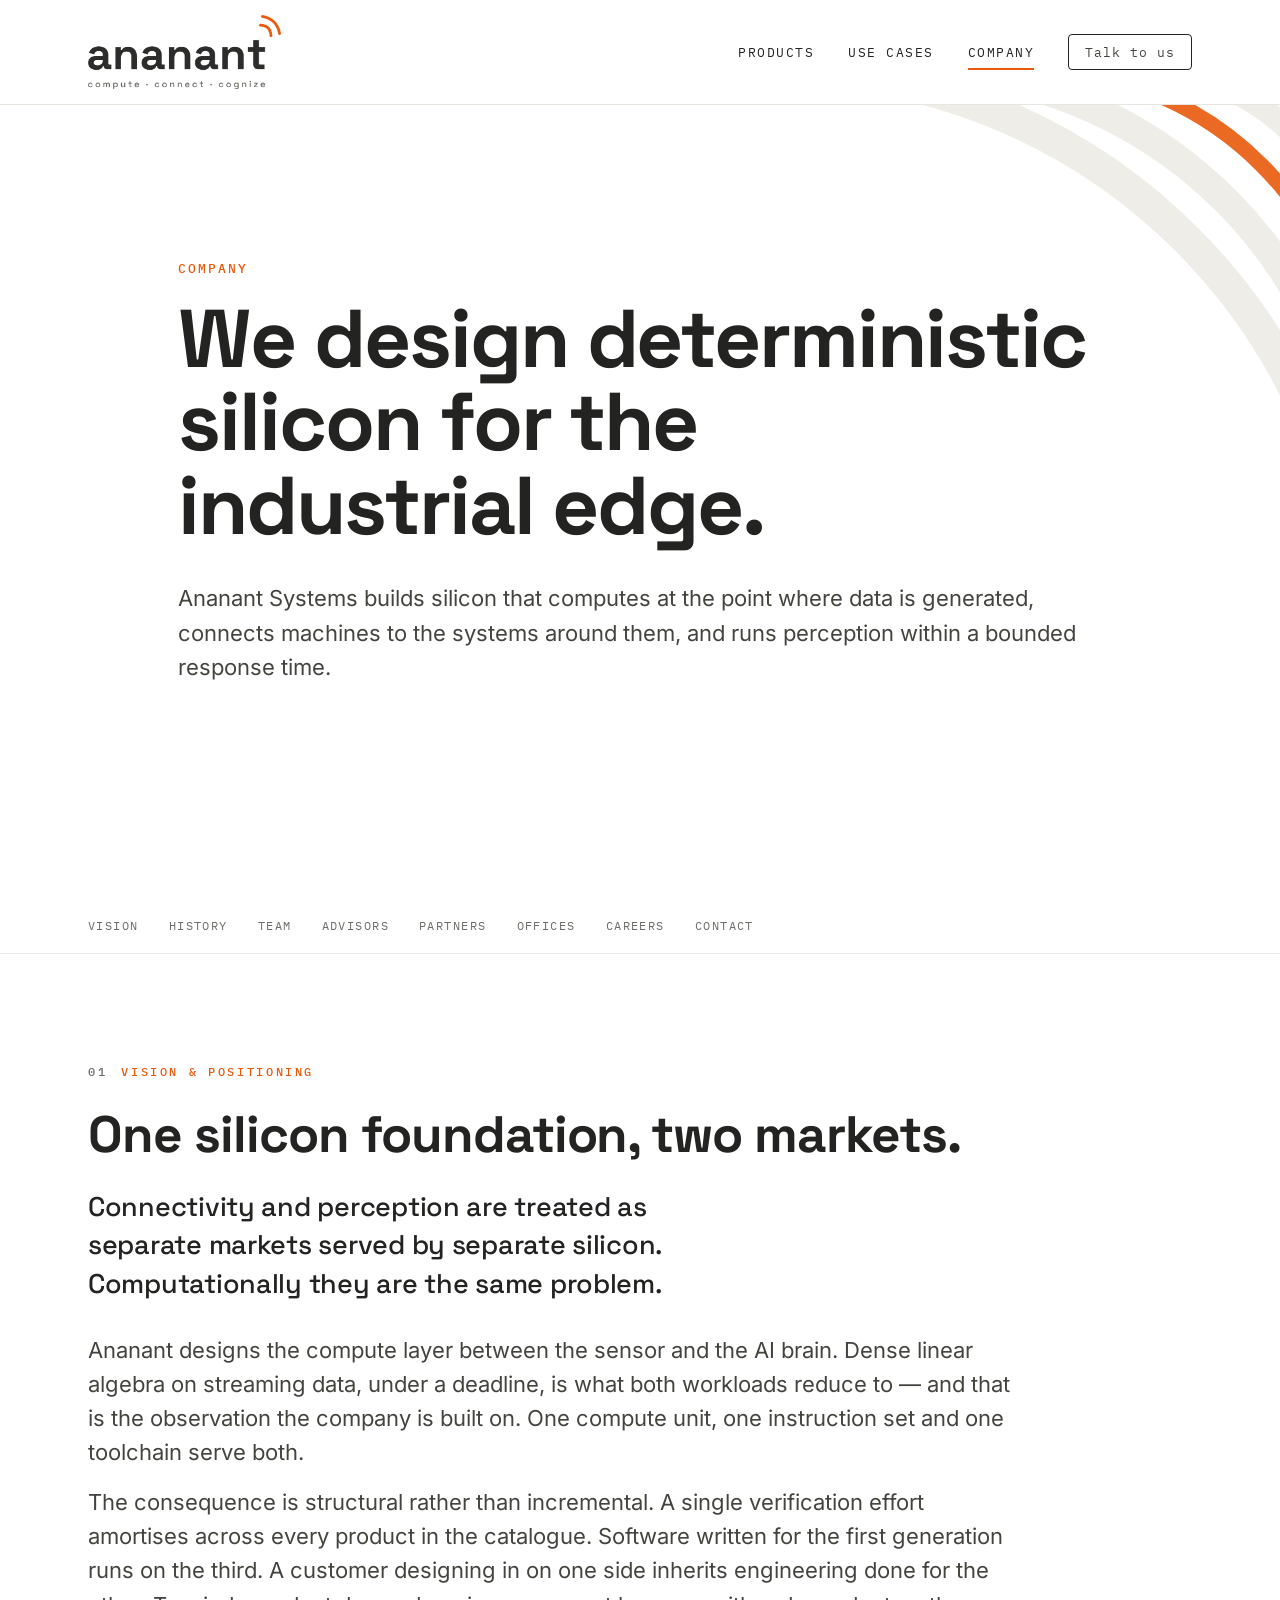
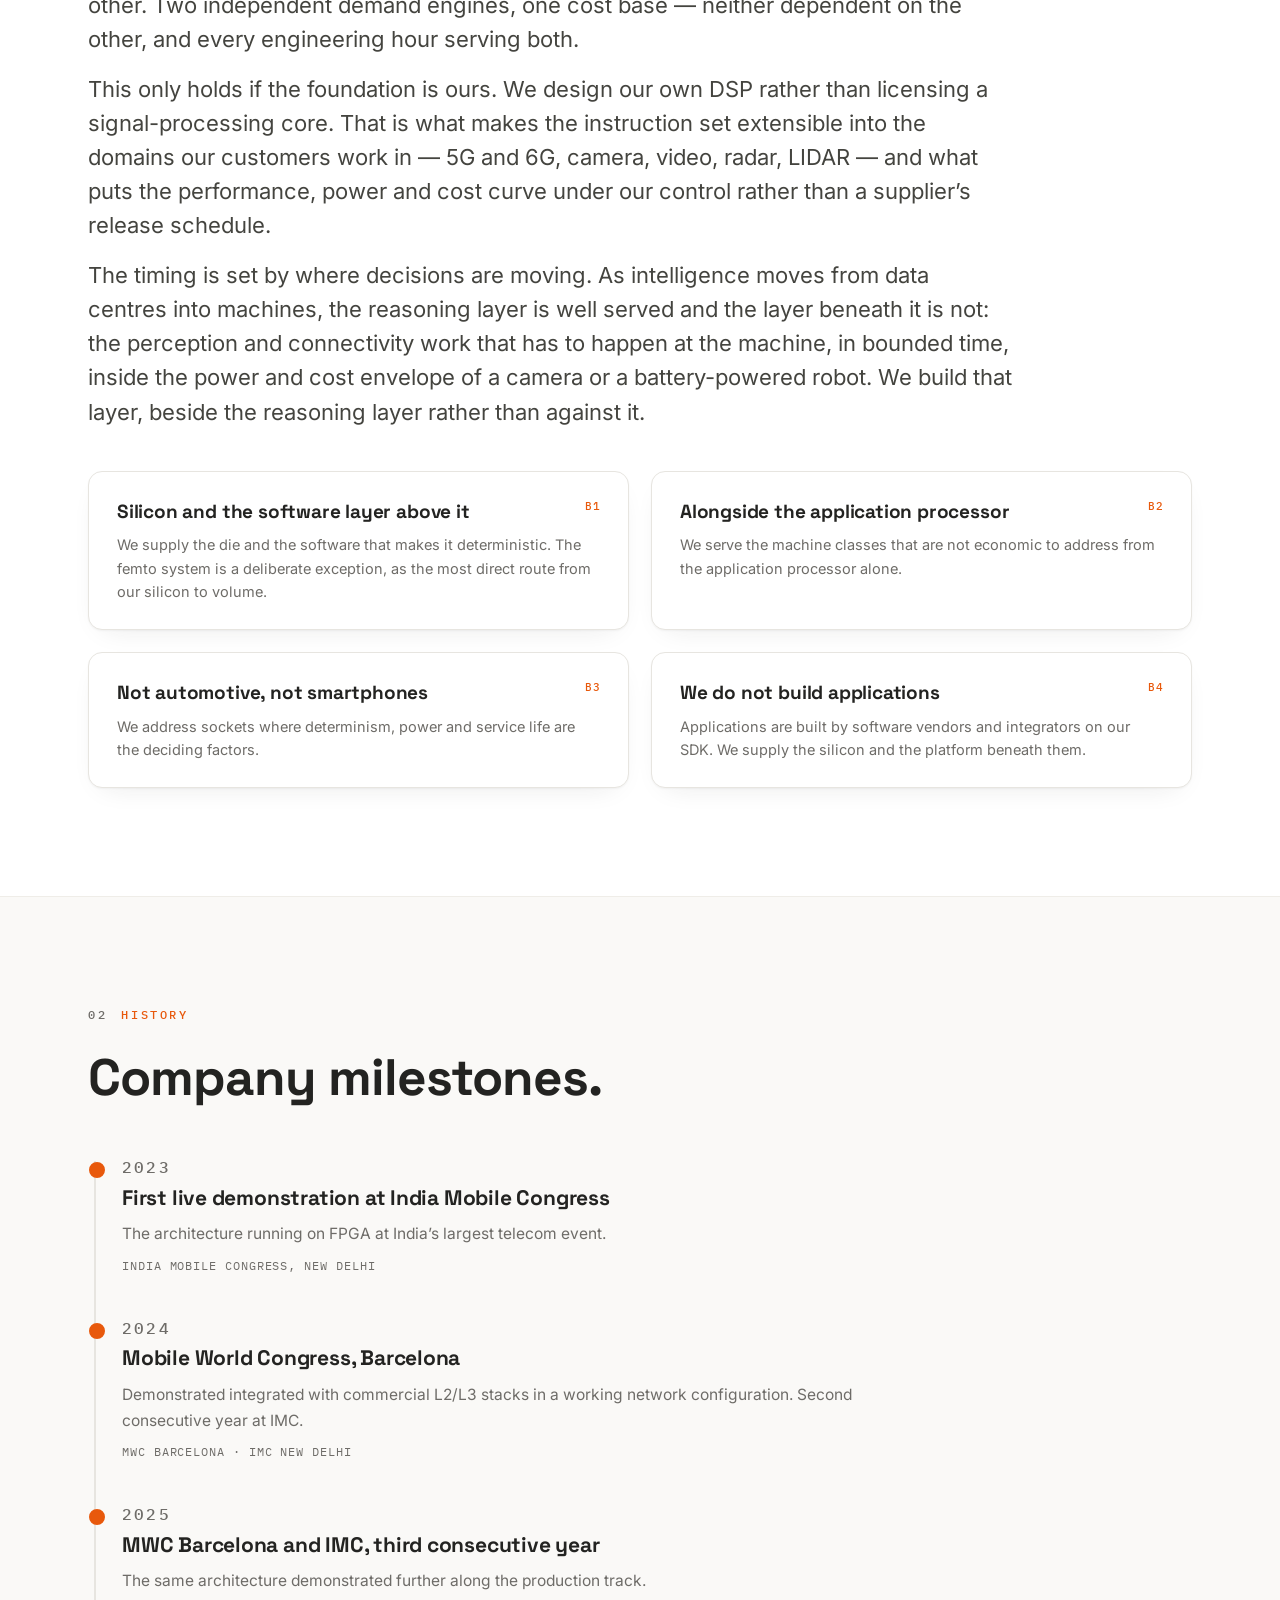
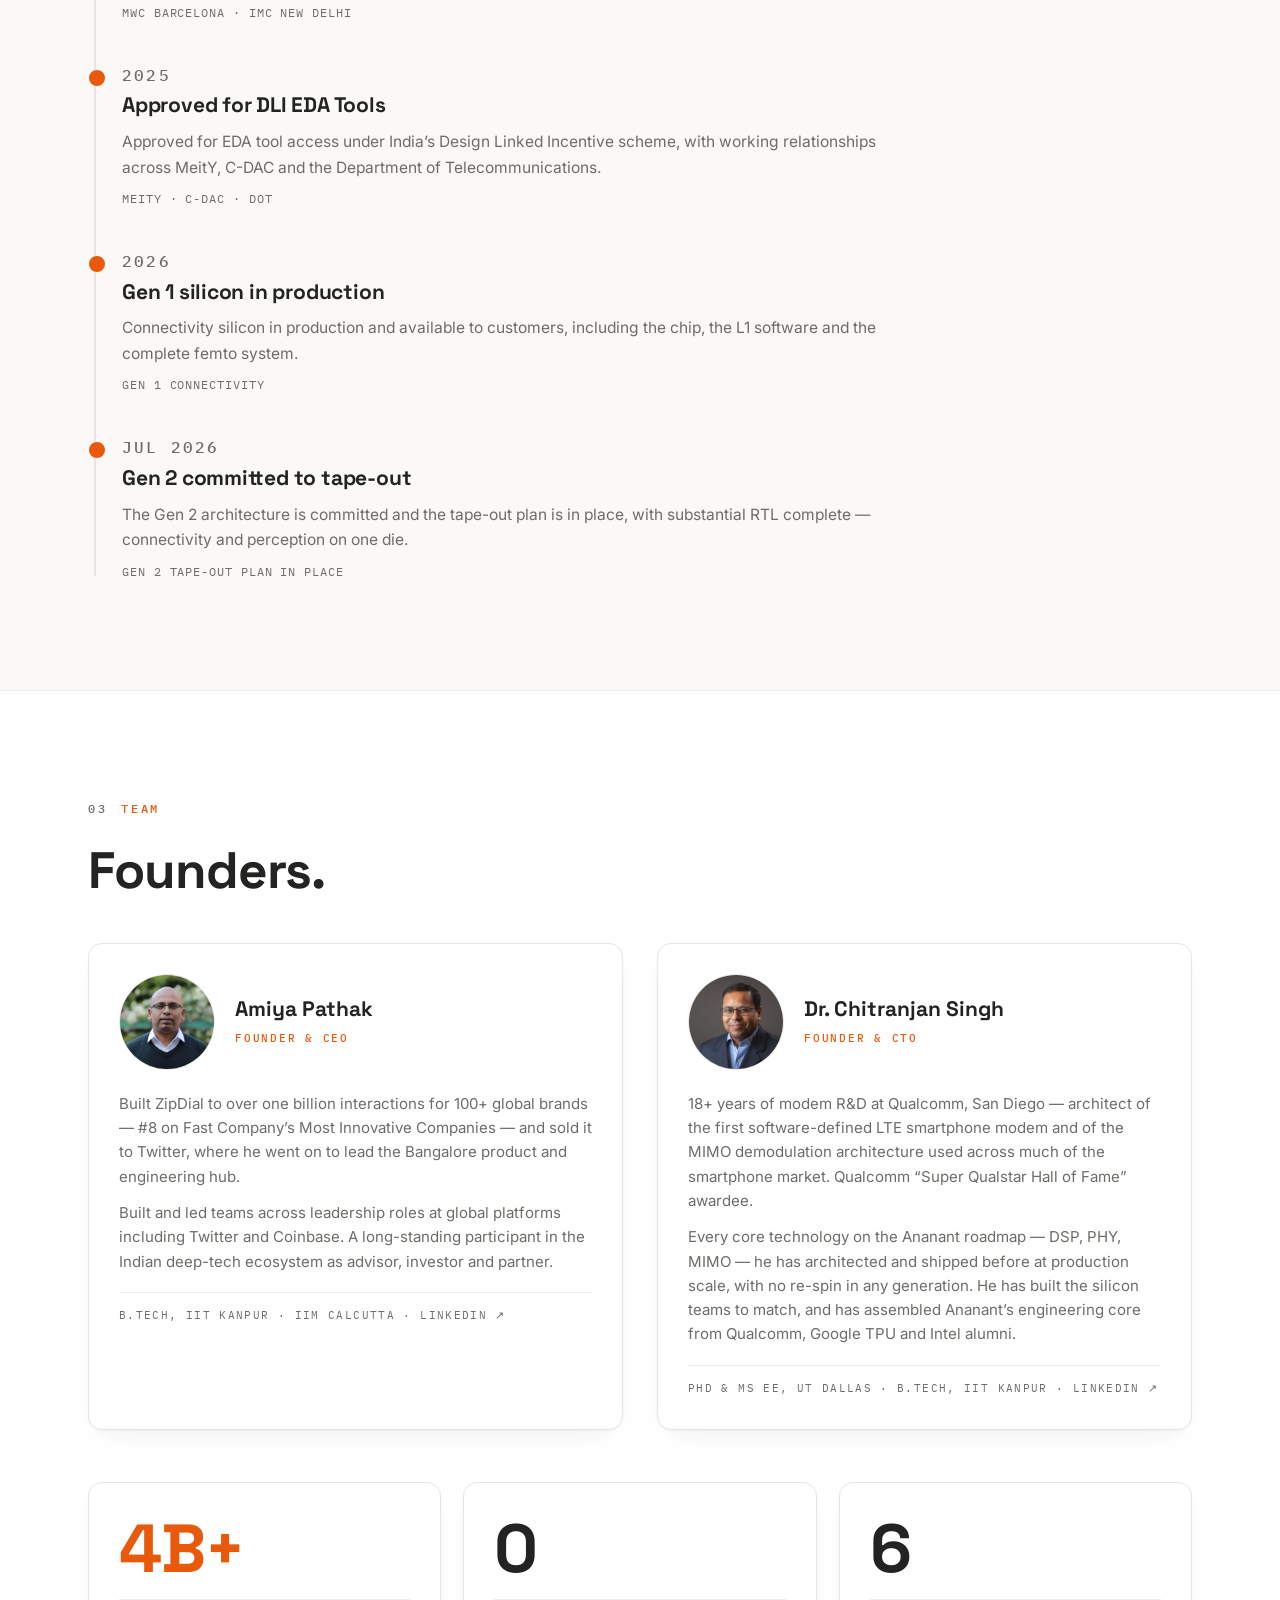
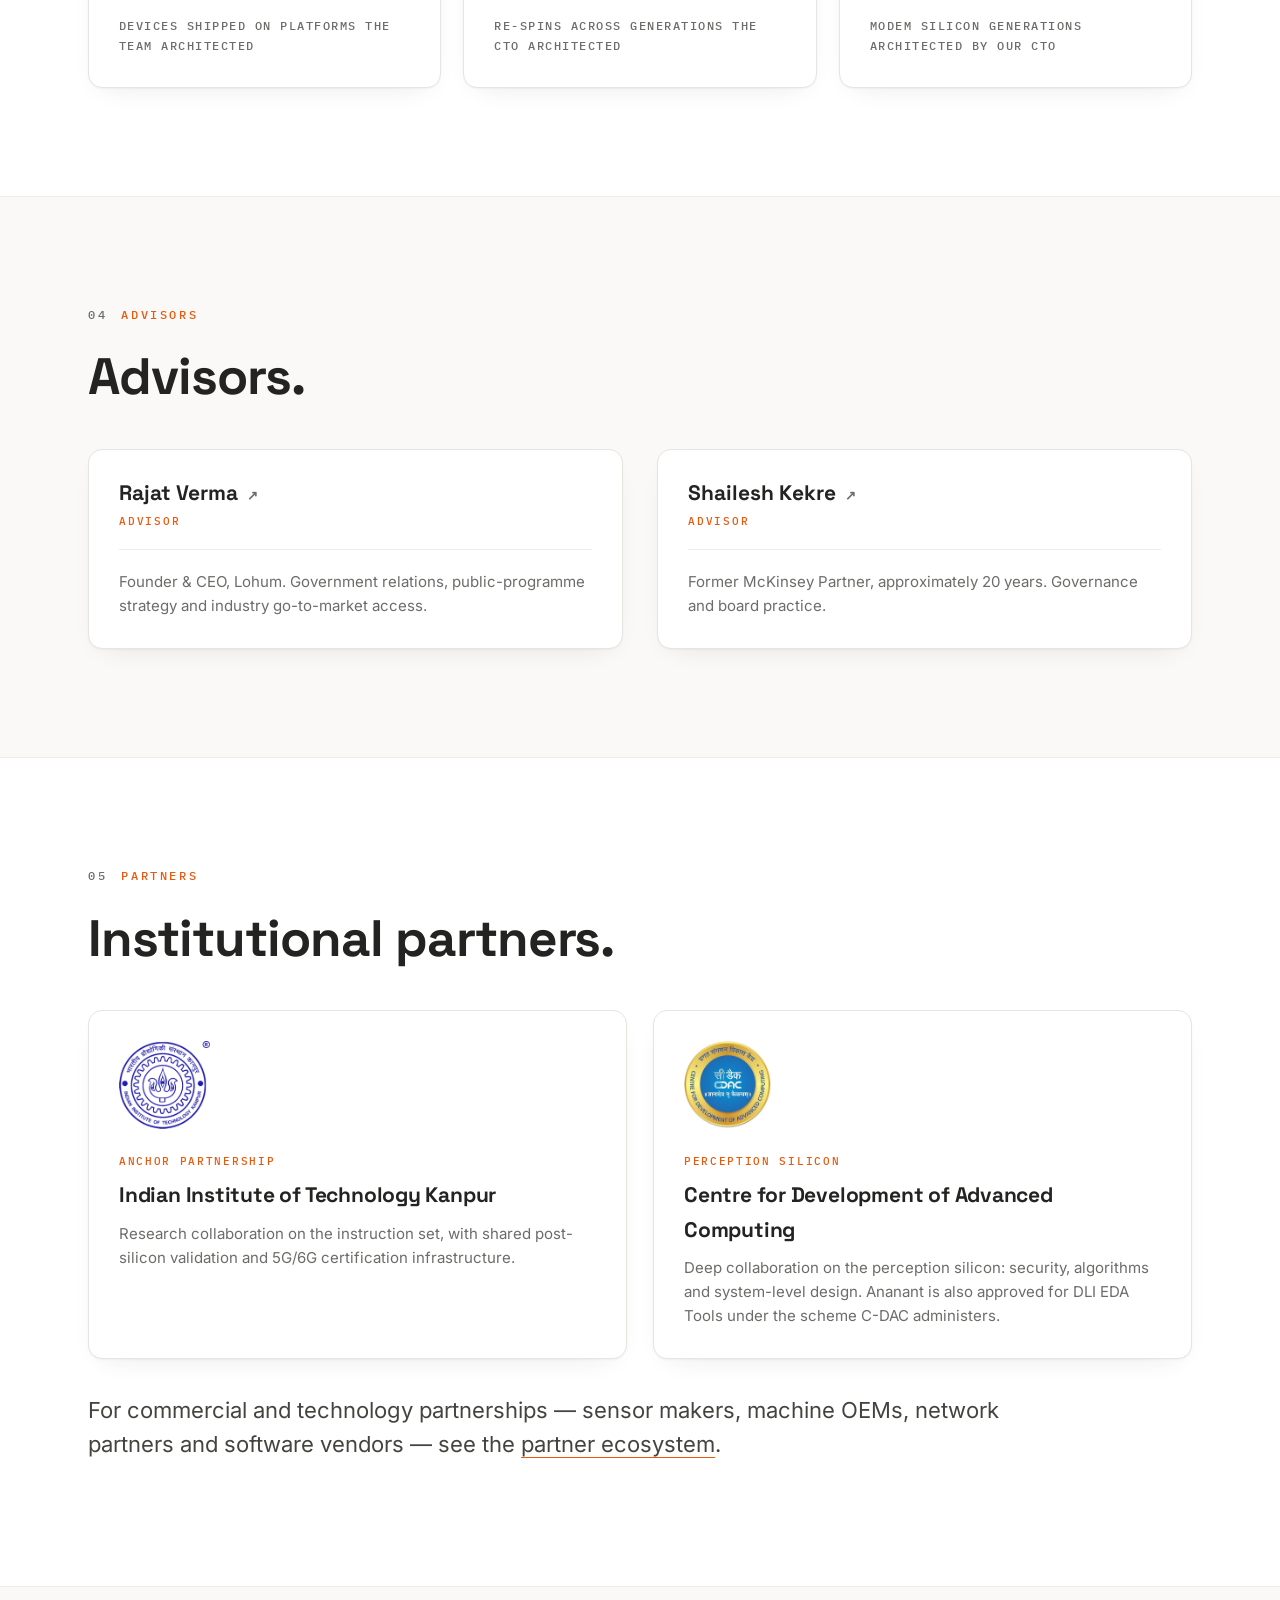
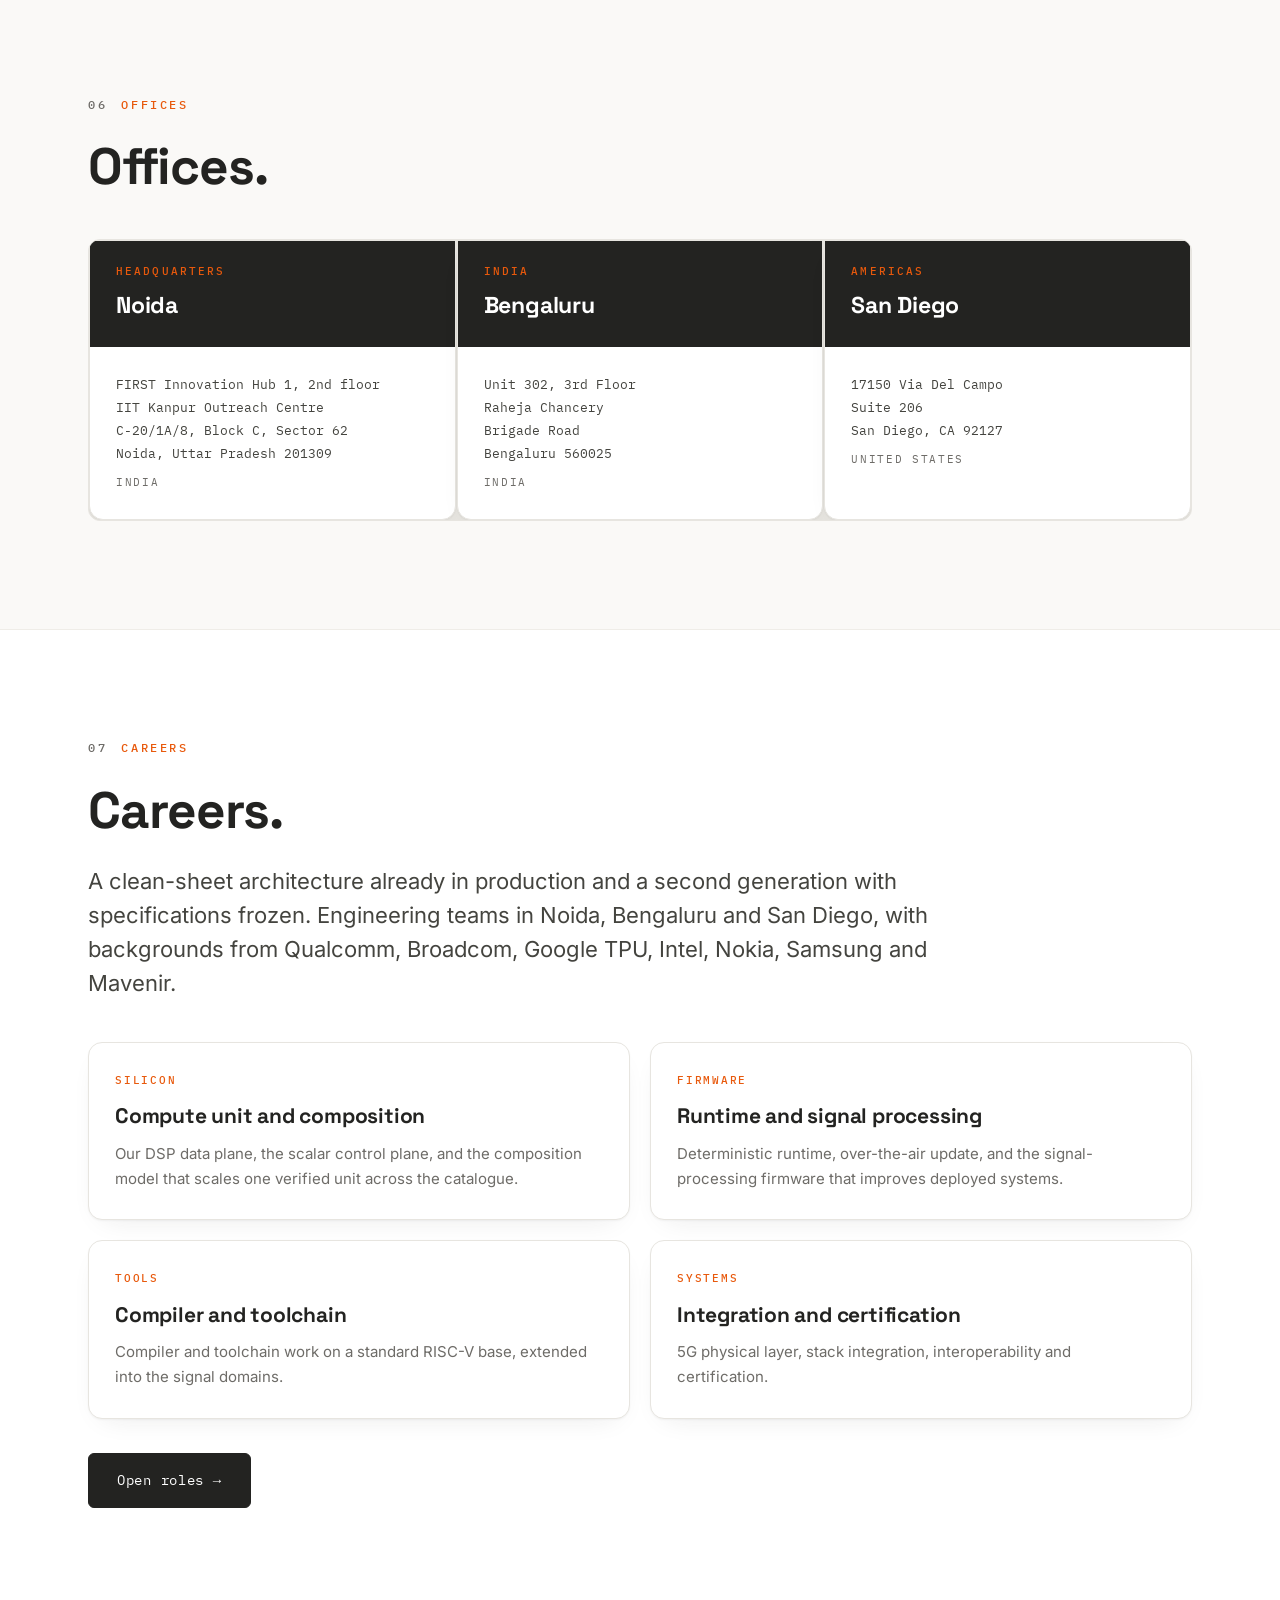
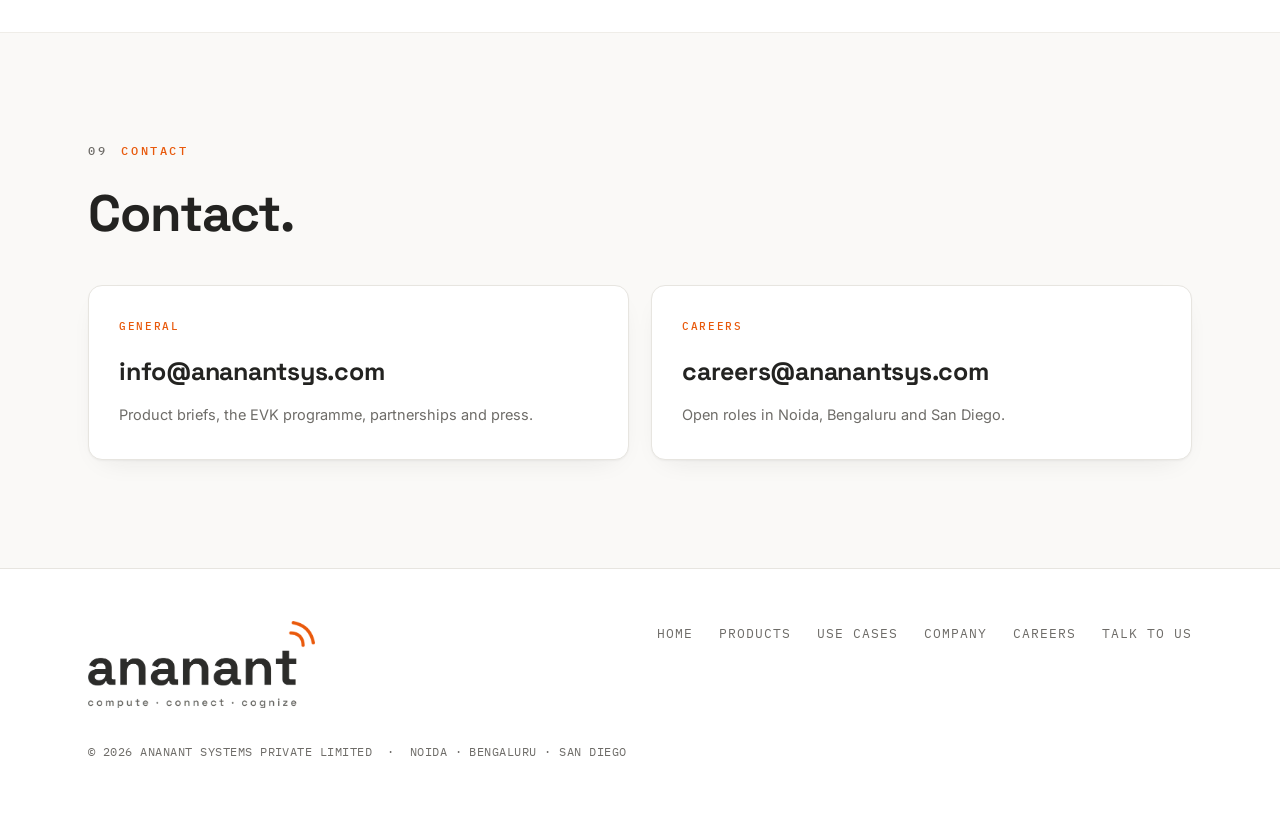
==== commit e97b34a8: "Add files via upload" ====
--- a/company.html
+++ b/company.html
@@ -114,16 +114,18 @@
           <img src="assets/team/amiya-pathak.jpg" alt="Amiya Pathak" width="96" height="96" loading="lazy">
           <div><p class="fn">Amiya Pathak</p><p class="fr">Founder &amp; CEO</p></div>
         </div>
-        <p>Serial founder with two prior venture-backed exits, to Twitter and Coinbase. Responsible for commercial strategy, the government funding programme and partnerships.</p>
-        <p class="cred">B.Tech, IIT Kanpur &middot; IIM Calcutta</p>
+        <p>Built ZipDial to over one billion interactions for 100+ global brands &mdash; #8 on Fast Company&rsquo;s Most Innovative Companies &mdash; and sold it to Twitter, where he went on to lead the Bangalore product and engineering hub.</p>
+        <p>Built and led teams across leadership roles at global platforms including Twitter and Coinbase. A long-standing participant in the Indian deep-tech ecosystem as advisor, investor and partner.</p>
+        <p class="cred">B.Tech, IIT Kanpur &middot; IIM Calcutta &middot; <a href="https://www.linkedin.com/in/amiyapathak/" target="_blank" rel="noopener">LinkedIn &#8599;</a></p>
       </div>
       <div class="fcard rv">
         <div class="fhead">
           <img src="assets/team/chitranjan-singh.jpg" alt="Dr. Chitranjan Singh" width="96" height="96" loading="lazy">
           <div><p class="fn">Dr. Chitranjan Singh</p><p class="fr">Founder &amp; CTO</p></div>
         </div>
-        <p>18+ years leading modem development at Qualcomm, San Diego. Architect of the first software-defined LTE smartphone modem and of six generations of modem silicon shipped in over four billion devices. Developed the MIMO demodulation architecture used across much of the smartphone market. No re-spin in any generation he architected. Qualcomm &ldquo;Super Qualstar Hall of Fame&rdquo; awardee.</p>
-        <p class="cred">PhD &amp; MS EE, UT Dallas &middot; B.Tech, IIT Kanpur</p>
+        <p>18+ years of modem R&amp;D at Qualcomm, San Diego &mdash; architect of the first software-defined LTE smartphone modem and of the MIMO demodulation architecture used across much of the smartphone market. Qualcomm &ldquo;Super Qualstar Hall of Fame&rdquo; awardee.</p>
+        <p>Every core technology on the Ananant roadmap &mdash; DSP, PHY, MIMO &mdash; he has architected and shipped before at production scale, with no re-spin in any generation. He has built the silicon teams to match, and has assembled Ananant&rsquo;s engineering core from Qualcomm, Google TPU and Intel alumni.</p>
+        <p class="cred">PhD &amp; MS EE, UT Dallas &middot; B.Tech, IIT Kanpur &middot; <a href="https://www.linkedin.com/in/chitu-singh-2232991/" target="_blank" rel="noopener">LinkedIn &#8599;</a></p>
       </div>
     </div>
     <div class="statcards rv">
@@ -140,12 +142,12 @@
     <h2 class="rv">Advisors.</h2>
     <div class="acards">
       <div class="acard rv">
-        <p class="an">Rajat Verma</p>
+        <p class="an">Rajat Verma <a class="alnk" href="https://www.linkedin.com/in/rajat-verma-751773/" target="_blank" rel="noopener">&#8599;</a></p>
         <p class="ar">Advisor</p>
         <p>Founder &amp; CEO, Lohum. Government relations, public-programme strategy and industry go-to-market access.</p>
       </div>
       <div class="acard rv">
-        <p class="an">Shailesh Kekre</p>
+        <p class="an">Shailesh Kekre <a class="alnk" href="https://www.linkedin.com/in/shaileshkekre/" target="_blank" rel="noopener">&#8599;</a></p>
         <p class="ar">Advisor</p>
         <p>Former McKinsey Partner, approximately 20 years. Governance and board practice.</p>
       </div>
--- a/assets/site.css
+++ b/assets/site.css
@@ -839,3 +839,6 @@
 .rmap-ms.c3{grid-column:3}
 .rmap-ms.c4{grid-column:4}
 .rmap-ms.c5{grid-column:5}
+
+.alnk{font-size:13px;text-decoration:none;color:var(--mut);margin-left:4px}
+.alnk:hover{color:var(--sig)}
